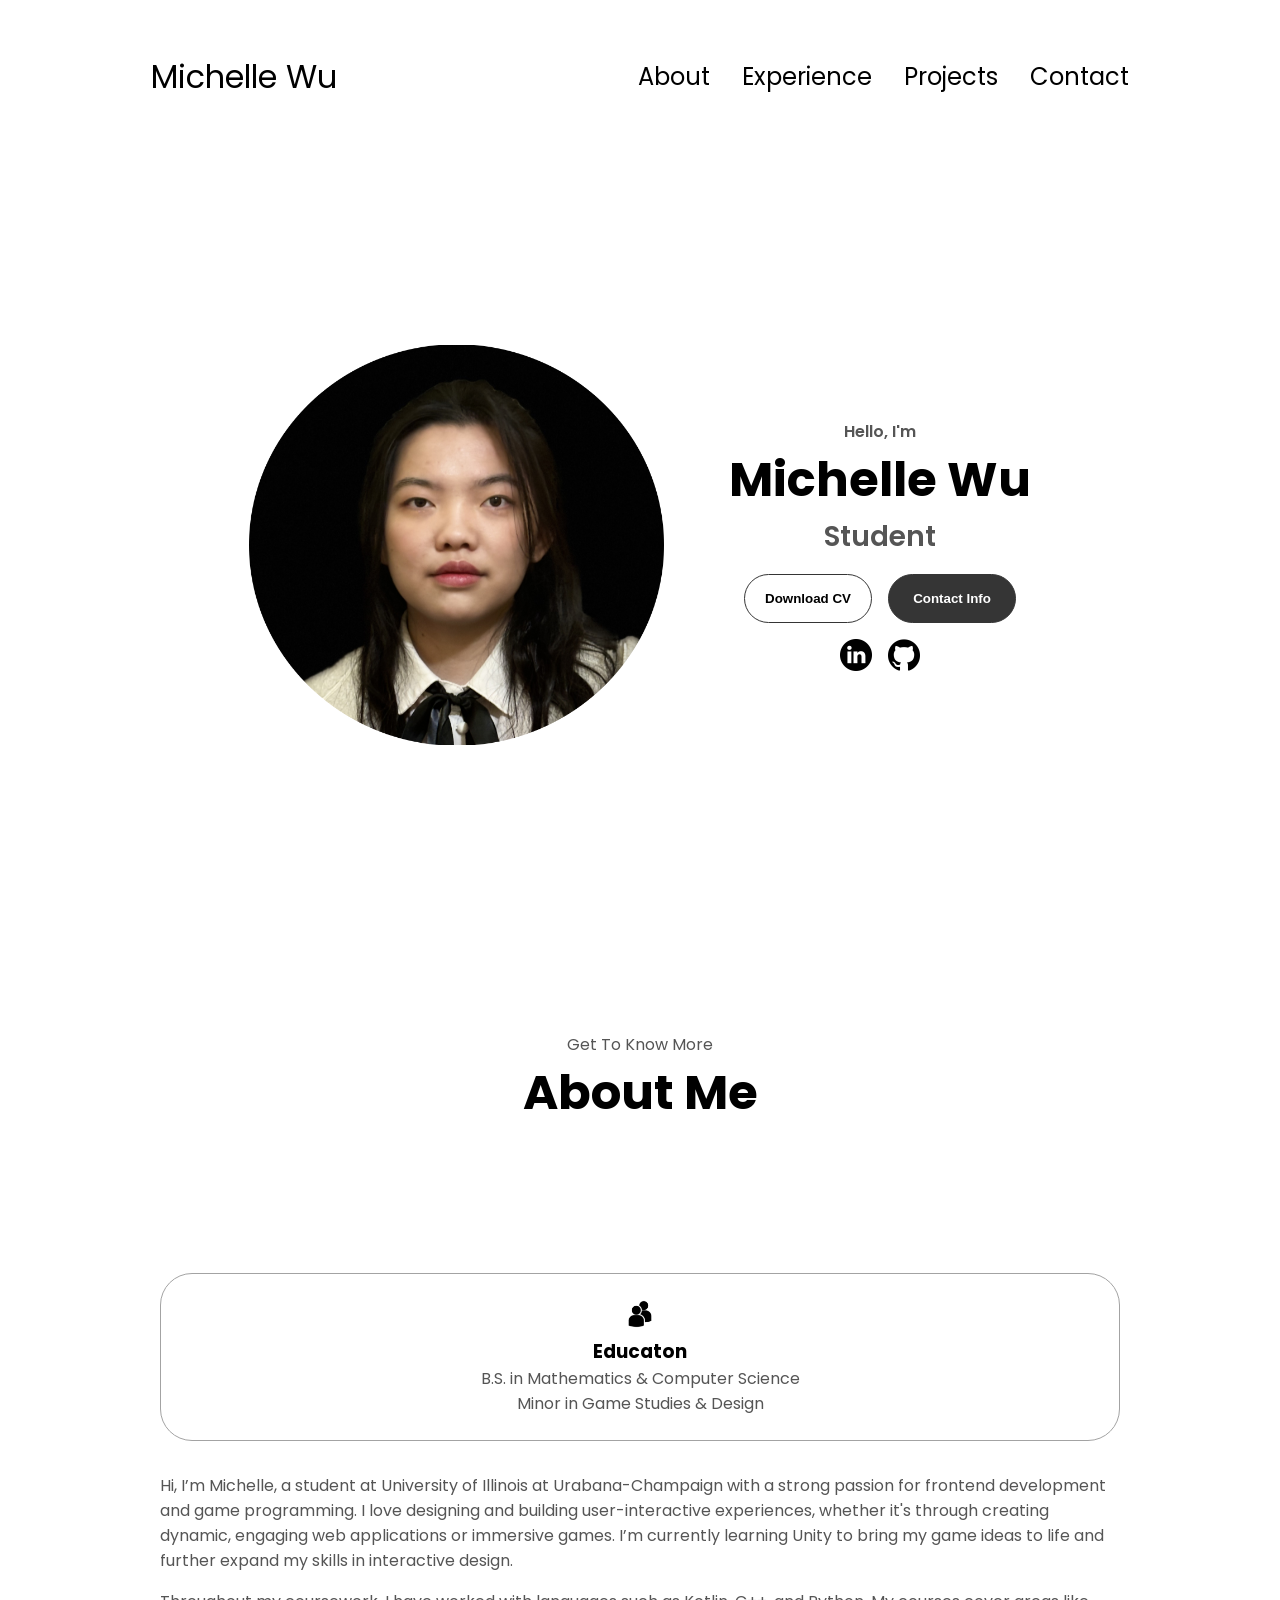
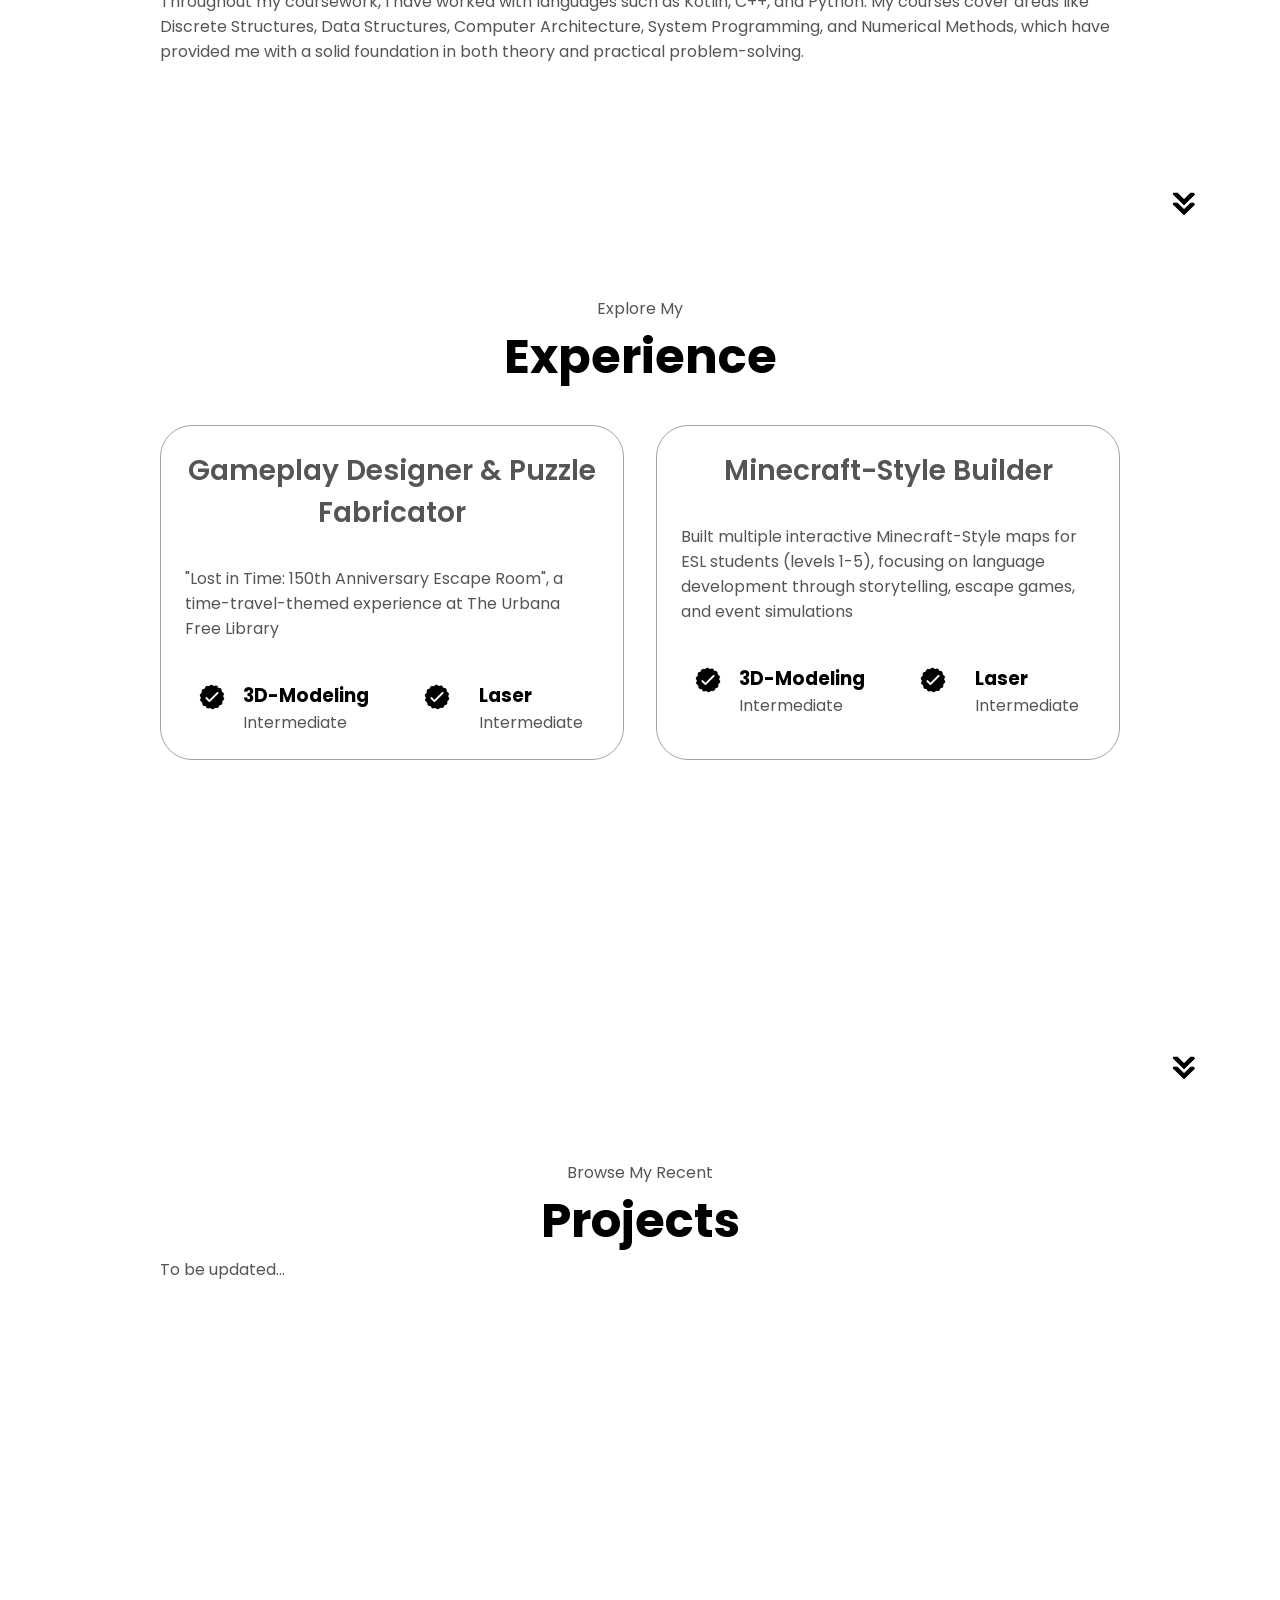
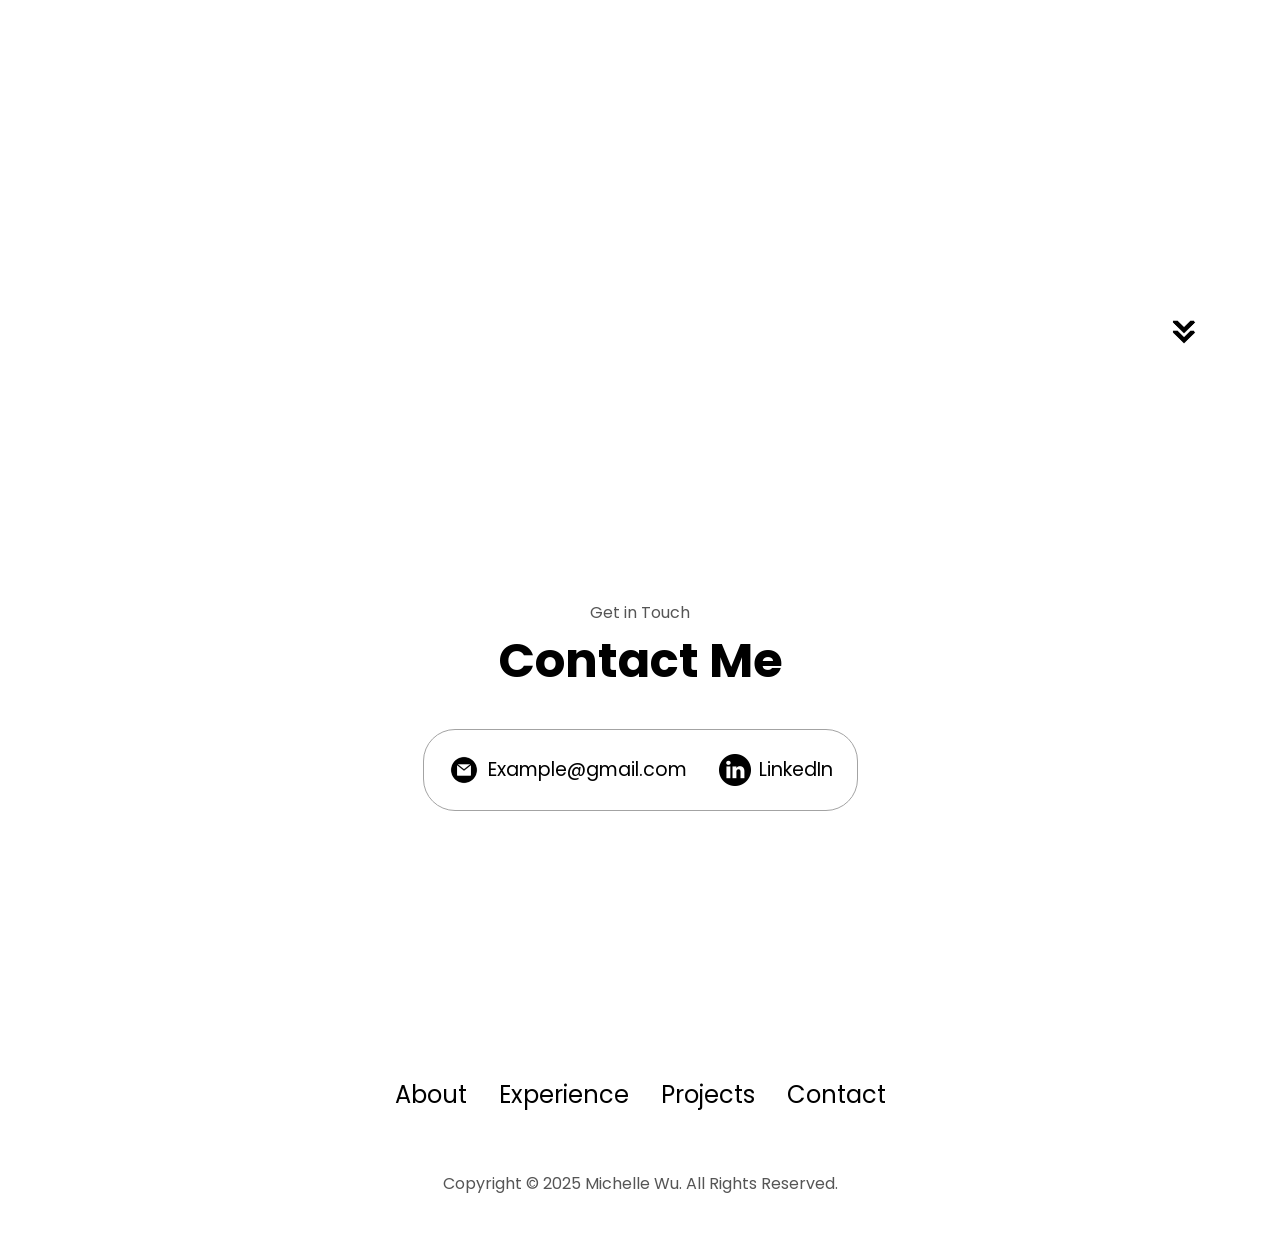
==== index.html @ 97808f03 "finished template" ====
<!DOCTYPE html>
<html lang="en">
<head>
    <meta charset="UTF-8">
    <meta http-equiv="x-UA-Compatible" content="IE=edge" />
    <meta name="viewport" content="width=device-width, initial-scale=1.0">
    <title>My Portfolio</title>
    <link rel="stylesheet" href="style.css" />
    <link rel="stylesheet" href="mediaqueries.css" />
</head>
<body>
    <nav id="desktop-nav">
        <div class="logo"> Michelle Wu</div>
        <div>
            <ul class="nav-links">
                <li><a href="#about">About</a></li>
                <li><a href="#experience">Experience</a></li>
                <li><a href="#projects">Projects</a></li>
                <li><a href="#contact">Contact</a></li>
            </ul>
        </div>
    </nav>
    <nav id="hamburger-nav">
        <div class="logo"> Michelle Wu</div>
        <div class="hamburger-menu">
            <div class="hamburger-icon" onclick="toggleMenu()">
                <span></span>
                <span></span>
                <span></span>
            </div>
            <div class="menu-links">
                <li><a href="#about" onclick="toggleMenu()">About</a></li>
                <li><a href="#experience" onclick="toggleMenu()">Experience</a></li>
                <li><a href="#projects" onclick="toggleMenu()">Projects</a></li>
                <li><a href="#contacts" onclick="toggleMenu()">Contacts</a></li>
            </div>
        </div>
    </nav>
    <section id="profile">
        <div class="section__pic-container">
            <img src="./assets/profile-pic.png" alt="Michelle Wu profile picture">
        </div>
        <div class="section__text">
            <p class="section__text__p1">Hello, I'm</p>
            <h1 class="title">Michelle Wu</h1>
            <p class="section__text__p2">Student</p>
            <div class="btn-container">
                <button 
                    class="btn btn-color-2" 
                    onclick="window.open('./assets/Resume.pdf')"
                >
                    Download CV
                </button>
                <button class="btn btn-color-1" onclick="location.href='./#contact'">
                    Contact Info
                </button>
            </div>
            <div id="socials-container">
                <img 
                    src="./assets/linkedin.png" 
                    alt="My LinkedIn profile"
                    class="icon" 
                    onclick="location.href='https://www.linkedin.com/in/michelleywu6/'"
                />
                <img 
                    src="./assets/github.png" 
                    alt="My GitHub profile"
                    class="icon" 
                    onclick="location.href='https://github.com/ywu245/'"
                />
            </div>
        </div>
    </section>
    <section id="about">
        <p class="section__text__p1">Get To Know More</p>
        <h1 class="title">About Me</h1>
        <div class="section-container">
            <!-- <div class="section__pic-container">
                <img 
                    src="./assets/about-pic.png" 
                    alt="Profile picture"
                    class="about-pic"
                />
            </div> -->
            <div class="about-details-container">
                <div class="about-containers">
                    <!-- <div class="details-container">
                        <img 
                            src="./assets/experience.png" 
                            alt="Experience icon" 
                            class="icon"
                        />
                        <h3>Experience</h3>
                        <p>3+ years <br>Student</p>
                    </div> -->
                    <div class="details-container">
                        <img 
                            src="./assets/education.png" 
                            alt="Education icon" 
                            class="icon"
                        />
                        <h3>Educaton</h3>
                        <p>B.S. in Mathematics & Computer Science <br>Minor in Game Studies & Design</p>
                    </div>
                </div>
                <div class="text-container">
                    <p>
                        Hi, I’m Michelle, a student at University of Illinois at Urabana-Champaign with a strong passion for frontend development and game programming. I love designing and building user-interactive experiences, whether it's through creating dynamic, engaging web applications or immersive games. I’m currently learning Unity to bring my game ideas to life and further expand my skills in interactive design.
                    </p><p>
                        Throughout my coursework, I have worked with languages such as Kotlin, C++, and Python. My courses cover areas like Discrete Structures, Data Structures, Computer Architecture, System Programming, and Numerical Methods, which have provided me with a solid foundation in both theory and practical problem-solving.
                    </p>
                </div>
            </div>
        </div>
        <img src="./assets/arrow.png" alt="Arrow icon" class="icon arrow" onclick="location.href='./#experience'">
    </section>
    <section id="experience">
        <p class="section__text__p1">Explore My</p>
        <h1 class="title">Experience</h1>
        <div class="experience-details-container">
            <div class="about-containers">
                <div class="details-container">
                    <h2 class="experience-sub-title">Gameplay Designer & Puzzle Fabricator</h2>
                    <div class="article-container">
                        <div class="text-container">
                            <p>
                                "Lost in Time: 150th Anniversary Escape Room", a time-travel-themed experience at The Urbana Free Library
                            </p>
                        </div>
                        <article>
                            <img 
                                src="./assets/checkmark.png" 
                                alt="Experience icon" class="icon"
                            />
                            <div>
                                <h3>3D-Modeling</h3>
                                <p>Intermediate</p>
                            </div>
                        </article>
                        <article>
                            <img 
                                src="./assets/checkmark.png" 
                                alt="Experience icon" class="icon"
                            />
                            <div>
                                <h3>Laser</h3>
                                <p>Intermediate</p>
                            </div>
                        </article>
                    </div>
                </div>
                <div class="details-container">
                    <h2 class="experience-sub-title">Minecraft-Style Builder</h2>
                    <div class="article-container">
                        <div class="text-container">
                            <p>
                                Built multiple interactive Minecraft-Style maps for ESL students (levels 1-5), focusing on language development through storytelling, escape games, and event simulations
                            </p>
                        </div>
                        <article>
                            <img 
                                src="./assets/checkmark.png" 
                                alt="Experience icon" class="icon"
                            />
                            <div>
                                <h3>3D-Modeling</h3>
                                <p>Intermediate</p>
                            </div>
                        </article>
                        <article>
                            <img 
                                src="./assets/checkmark.png" 
                                alt="Experience icon" class="icon"
                            />
                            <div>
                                <h3>Laser</h3>
                                <p>Intermediate</p>
                            </div>
                        </article>
                    </div>
                </div>
            </div>
        </div>
        <img
            src="./assets/arrow.png"
            alt="Arrow icon"
            class="icon arrow"
            onclick="location.href='./#projects'"
        />
    </section>
    <section id="projects">
        <p class="section__text__p1">Browse My Recent</p>
        <h1 class="title">Projects</h1>
        <div class="text-container">
            <p>
                To be updated...
            </p>
        </div>
        <!-- <div class="experience-details-container">
            <div class="about-containers">
                <div class="details-container color-container">
                    <div class="article-container">
                        <img 
                            src="./assets/project-1.png" 
                            alt="Project 1" 
                            class="project-img"
                        />
                    </div>
                    <h2 class="experience-sub-title porject-title">Project One</h2>
                    <div class="btn-container">
                        <button 
                            class="btn btn-color-2 project btn" 
                            onclick="location.href='https://github.com//ywu245/'"
                        >
                            GitHub
                        </button>
                    </div>
                </div>
                <div class="details-container color-container">
                    <div class="article-container">
                        <img 
                            src="./assets/project-2.png" 
                            alt="Project 2" 
                            class="project-img"
                        />
                    </div>
                    <h2 class="experience-sub-title porject-title">Project Two</h2>
                    <div class="btn-container">
                        <button 
                            class="btn btn-color-2 project btn" 
                            onclick="location.href='https://github.com//ywu245/'"
                        >
                            GitHub
                        </button>
                    </div>
                </div>
            </div>
        </div> -->
        <img
            src="./assets/arrow.png"
            alt="Arrow icon"
            class="icon arrow"
            onclick="location.href='./#contact'"
        />
    </section>
    <section id="contact">
        <p class="section__text__p1">Get in Touch</p>
        <h1 class="title">Contact Me</h1>
        <div class="contact-info-upper-container">
            <div class="contact-info-container">
                <img 
                    src="./assets/email.png" 
                    alt="Email icon" 
                    class="icon contact-icon"
                />
                <p><a href="mailto:michelleywu6@gmail.com">Example@gmail.com</a></p>
            </div>
            <div class="contact-info-container">
                <img 
                    src="./assets/linkedin.png" 
                    alt="LinkedIn icon"
                    class="icon contact-icon"
                />
                <p><a href="https://www.linkedin.com/in/michelleywu6/">LinkedIn</a></p>
            </div>
        </div>
    </section>
    <footer>
        <nav>
            <div class="nav-links-container">
                <ul class="nav-links">
                    <li><a href="#about">About</a></li>
                    <li><a href="#experience">Experience</a></li>
                    <li><a href="#projects">Projects</a></li>
                    <li><a href="#contact">Contact</a></li>
                </ul>
            </div>
        </nav>
        <p>Copyright  &#169; 2025 Michelle Wu. All Rights Reserved.</p>
    </footer>
    <script src="script.js"></script>
</body>
</html>
---- style.css ----
/* GENERAL */

@import url("https://fonts.googleapis.com/css2?family=Poppins:wght@300;400;500;600&display=swap");

* {
  margin: 0;
  padding: 0;
}

body {
  font-family: "Poppins", sans-serif;
}

html {
  scroll-behavior: smooth;
}

p {
  color: rgb(85, 85, 85);
}

/* TRANSITION */

a,
.btn {
  transition: all 300ms ease;
}

/* DESKTOP NAV */

nav,
.nav-links {
  display: flex;
}

nav {
  justify-content: space-around;
  align-items: center;
  height: 17vh;
}

.nav-links {
  gap: 2rem;
  list-style: none;
  font-size: 1.5rem;
}

a {
  color: black;
  text-decoration: none;
  text-decoration-color: white;
}

a:hover {
  color: grey;
  text-decoration: underline;
  text-underline-offset: 1rem;
  text-decoration-color: rgb(181, 181, 181);
}

.logo {
  font-size: 2rem;
}

.logo:hover {
  cursor: default;
}

/* HAMBURGER MENU */

#hamburger-nav {
  display: none;
}

.hamburger-menu {
  position: relative;
  display: inline-block;
}

.hamburger-icon {
  display: flex;
  flex-direction: column;
  justify-content: space-between;
  height: 24px;
  width: 30px;
  cursor: pointer;
}

.hamburger-icon span {
  width: 100%;
  height: 2px;
  background-color: black;
  transition: all 0.3 ease-in-out;
}

.menu-links {
  position: absolute;
  top: 100%;
  right: 0;
  background-color: white;
  width: fit-content;
  max-height: 0;
  overflow: hidden;
  transition: all 0.3 ease-in-out;
}

.menu-links a {
  display: block;
  padding: 10px;
  text-align: center;
  font-size: 1.5rem;
  color: black;
  text-decoration: none;
  transition: all 0.3 ease-in-out;
}

.menu-links li {
  list-style: none;
}

.menu-links.open {
  max-height: 300px;
}

.hamburger-icon.open span:first-child {
  transform: rotate(45deg) translate(10px, 5px);
}

.hamburger-icon.open span:nth-child(2) {
  opacity: 0;
}

.hamburger-icon.open span:last-child {
  transform: rotate(-45deg) translate(10px, -5px);
}

.hamburger-icon span:first-child {
  transform: none;
}

.hamburger-icon span:first-child {
  opacity: 1;
}

.hamburger-icon span:first-child {
  transform: none;
}

/* SECTIONS */

section {
  padding-top: 4vh;
  height: 96vh;
  margin: 0 10rem;
  box-sizing: border-box;
  min-height: fit-content;
}

.section-container {
  display: flex;
}

/* PROFILE SECTION */

#profile {
  display: flex;
  justify-content: center;
  gap: 5rem;
  height: 80vh;
}

.section__pic-container {
  display: flex;
  height: 400px;
  width: 400px;
  margin: auto 0;
}

.section__text {
  align-self: center;
  text-align: center;
}

.section__text p {
  font-weight: 600;
}

.section__text__p1 {
  text-align: center;
}

.section__text__p2 {
  font-size: 1.75rem;
  margin-bottom: 1rem;
}

.title {
  font-size: 3rem;
  text-align: center;
}

#socials-container {
  display: flex;
  justify-content: center;
  margin-top: 1rem;
  gap: 1rem;
}

/* ICONS */

.icon {
  cursor: pointer;
  height: 2rem;
}

/* BUTTONS */

.btn-container {
  display: flex;
  justify-content: center;
  gap: 1rem;
}

.btn {
  font-weight: 600;
  transition: all 300ms ease;
  padding: 1rem;
  width: 8rem;
  border-radius: 2rem;
}

.btn-color-1,
.btn-color-2 {
  border: rgb(53, 53, 53) 0.1rem solid;
}

.btn-color-1:hover,
.btn-color-2:hover {
  cursor: pointer;
}

.btn-color-1,
.btn-color-2:hover {
  background: rgb(53, 53, 53);
  color: white;
}

.btn-color-1:hover {
  background: rgb(0, 0, 0);
}

.btn-color-2 {
  background: none;
}

.btn-color-2:hover {
  border: rgb(255, 255, 255) 0.1rem solid;
}

.btn-container {
  gap: 1rem;
}

/* ABOUT SECTION */

#about {
  position: relative;
}

.about-containers {
  gap: 2rem;
  margin-bottom: 2rem;
  margin-top: 2rem;
}

.about-details-container {
  justify-content: center;
  flex-direction: column;
}

.about-containers,
.about-details-container {
  display: flex;
}

.about-pic {
  border-radius: 2rem;
}

.arrow {
  position: absolute;
  right: -5rem;
  bottom: 2.5rem;
}

.details-container {
  padding: 1.5rem;
  flex: 1;
  background: white;
  border-radius: 2rem;
  border: rgb(53, 53, 53) 0.1rem solid;
  border-color: rgb(163, 163, 163);
  text-align: center;
}

.section-container {
  gap: 4rem;
  height: 80%;
}

.section__pic-container {
  height: 400px;
  width: 400px;
  margin: auto 0;
}

.text-container p {
    margin-bottom: 1rem;
}

/* EXPERIENCE SECTION */

#experience {
  position: relative;
}

.experience-sub-title {
  color: rgb(85, 85, 85);
  font-weight: 600;
  font-size: 1.75rem;
  margin-bottom: 2rem;
}

.experience-details-container {
  display: flex;
  justify-content: center;
  flex-direction: column;
}

.article-container {
  display: flex;
  text-align: initial;
  flex-wrap: wrap;
  flex-direction: row;
  gap: 1.5rem;
  justify-content: space-around;
}

article {
  display: flex;
  width: 10rem;
  justify-content: space-around;
  gap: 0.5rem;
  width: 180px;
}

article .icon {
  cursor: default;
}

/* PROJECTS SECTION */

#projects {
  position: relative;
}

.color-container {
  border-color: rgb(163, 163, 163);
  background: rgb(250, 250, 250);
}

.project-img {
  border-radius: 2rem;
  width: 90%;
  height: 90%;
}

.project-title {
  margin: 1rem;
  color: black;
}

.project-btn {
  color: black;
  border-color: rgb(163, 163, 163);
}

/* CONTACT */

#contact {
  display: flex;
  justify-content: center;
  flex-direction: column;
  height: 70vh;
}

.contact-info-upper-container {
  display: flex;
  justify-content: center;
  border-radius: 2rem;
  border: rgb(53, 53, 53) 0.1rem solid;
  border-color: rgb(163, 163, 163);
  background: (250, 250, 250);
  margin: 2rem auto;
  padding: 0.5rem;
}

.contact-info-container {
  display: flex;
  align-items: center;
  justify-content: center;
  gap: 0.5rem;
  margin: 1rem;
}

.contact-info-container p {
  font-size: larger;
}

.contact-icon {
  cursor: default;
}

.email-icon {
  height: 2.5rem;
}

/* FOOTER SECTION */

footer {
  height: 26vh;
  margin: 0 1rem;
}

footer p {
  text-align: center;
}
---- mediaqueries.css ----
@media screen and (max-width: 1400px) {
    #profile {
        height: 83vh;
        margin-bottom: 6rem;
    }
    .about-containers {
        flex-wrap: wrap;
    }
}
@media screen and (max-width: 1200px) {
    #desktop-nav {
        display: none;
    }
    #hamburger-nav {
        display: flex;
    }
    #experience,
    .experience-details-container {
        margin-top: 2rem;
    }
    #profile, 
    .section-container {
        display: block;
    }
    .arrow {
        display: none;
    }
    section,
    .section-container {
        height: fit-content;
    }
    section {
        margin: 0 5%;
    }
    .section__pic-container {
        width: 275px;
        height: 275px;
        margin: 0 auto 2rem;
    }
    .about-containers {
        margin-top: 0;
    }
}

@media screen and (max-width: 600px) {
    #contact,
    footer {
        height: 40vh;
    }
    #profile {
        height: 83vh;
        margin-bottom: 0;
    }
    article {
        font-size: 1rem;
    }
    footer nav {
        height: fit-content;
        margin-bottom: 2rem;
    }
    .about-containers,
    .contact-info-container,
    .btn-container {
        flex-wrap: wrap;
    }
    .contact-info-container {
        margin: 0;
    }
    .contact-info-container p, 
    .nav-links li a {
        font-size: 1rem;
    }
    .experience-sub-title {
        font-size: 1.25rem;
    }
    .logo {
        font-size: 1.5rem;
    }
    .nav-links {
        flex-direction: column;
        gap: 0.5rem;
        text-align: center;
    }
    .section__pic-container {
        width: auto;
        height: 46vw;
        justify-content: center;
    }
    .section__text__p2 {
        font-size: 1.25rem;
    }
    .title {
        font-size: 2rem;
    }
    .text-container {
        text-align: justify;
    }
}
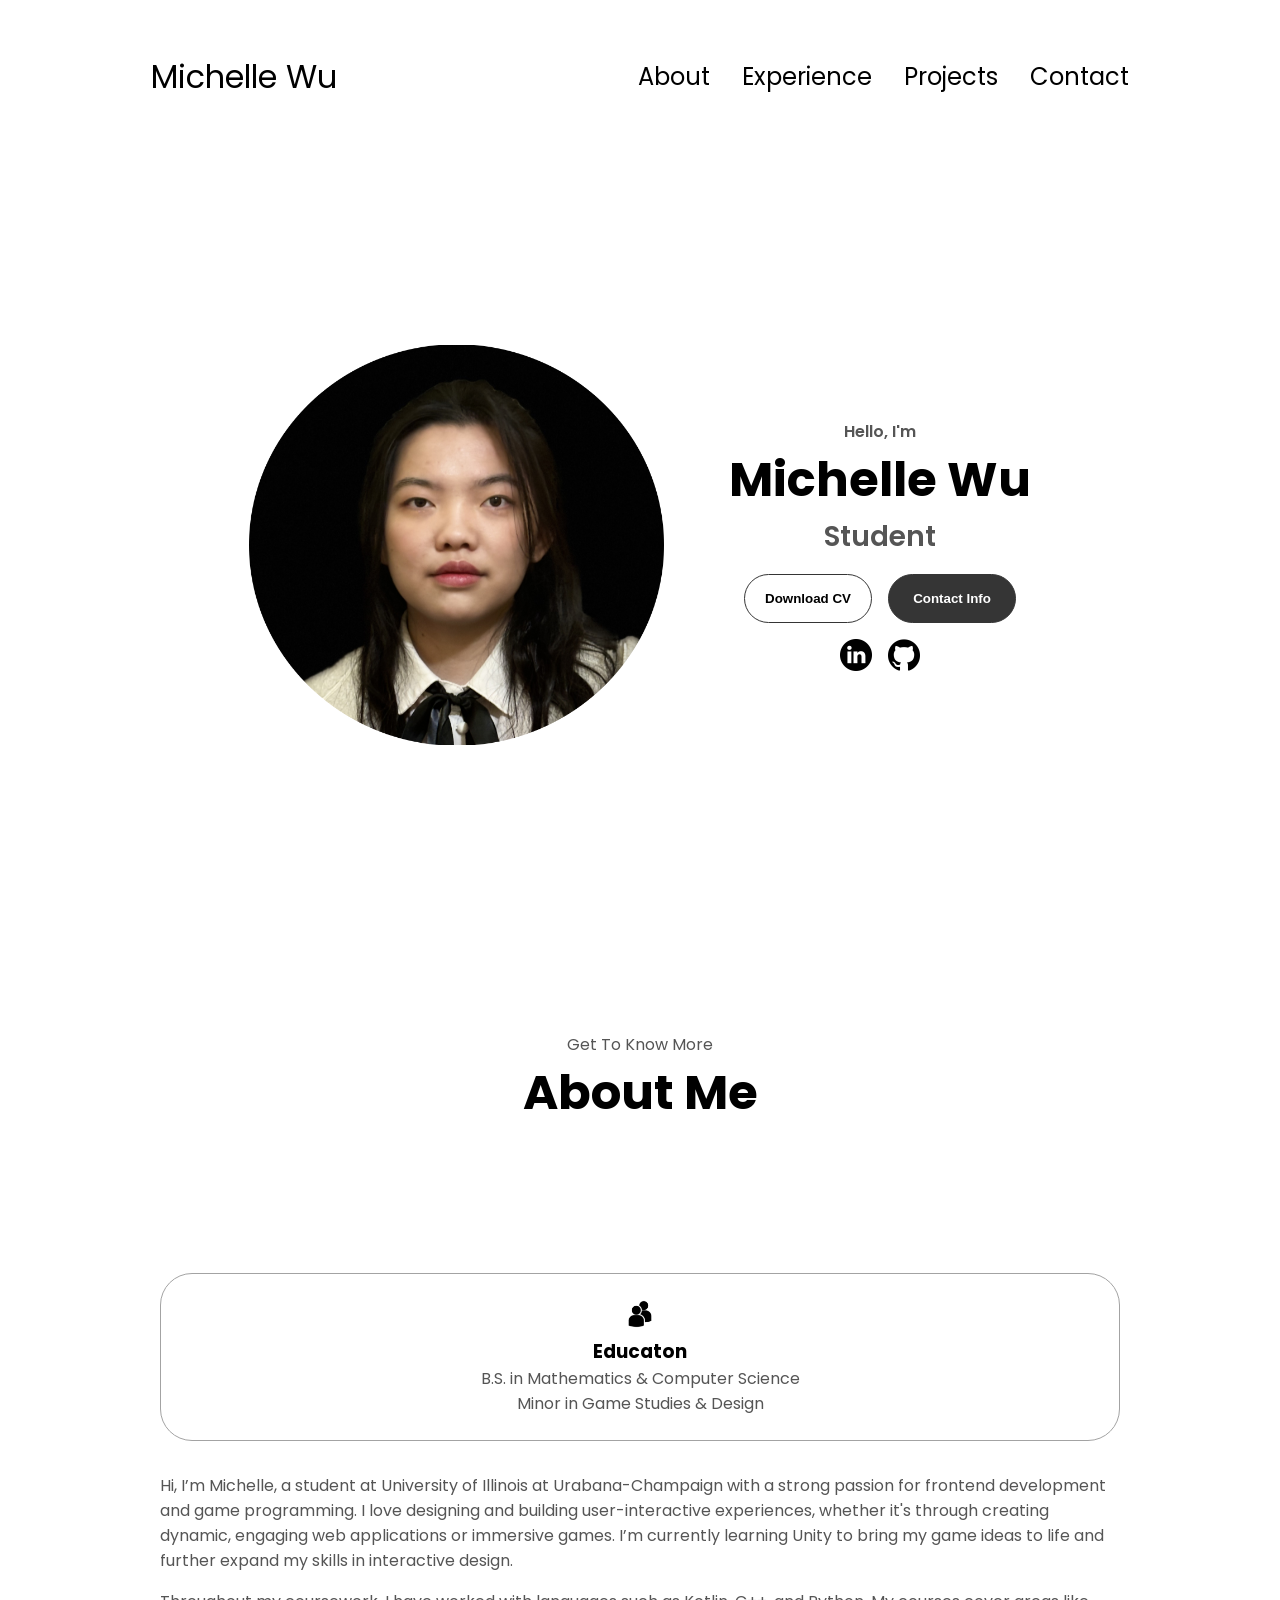
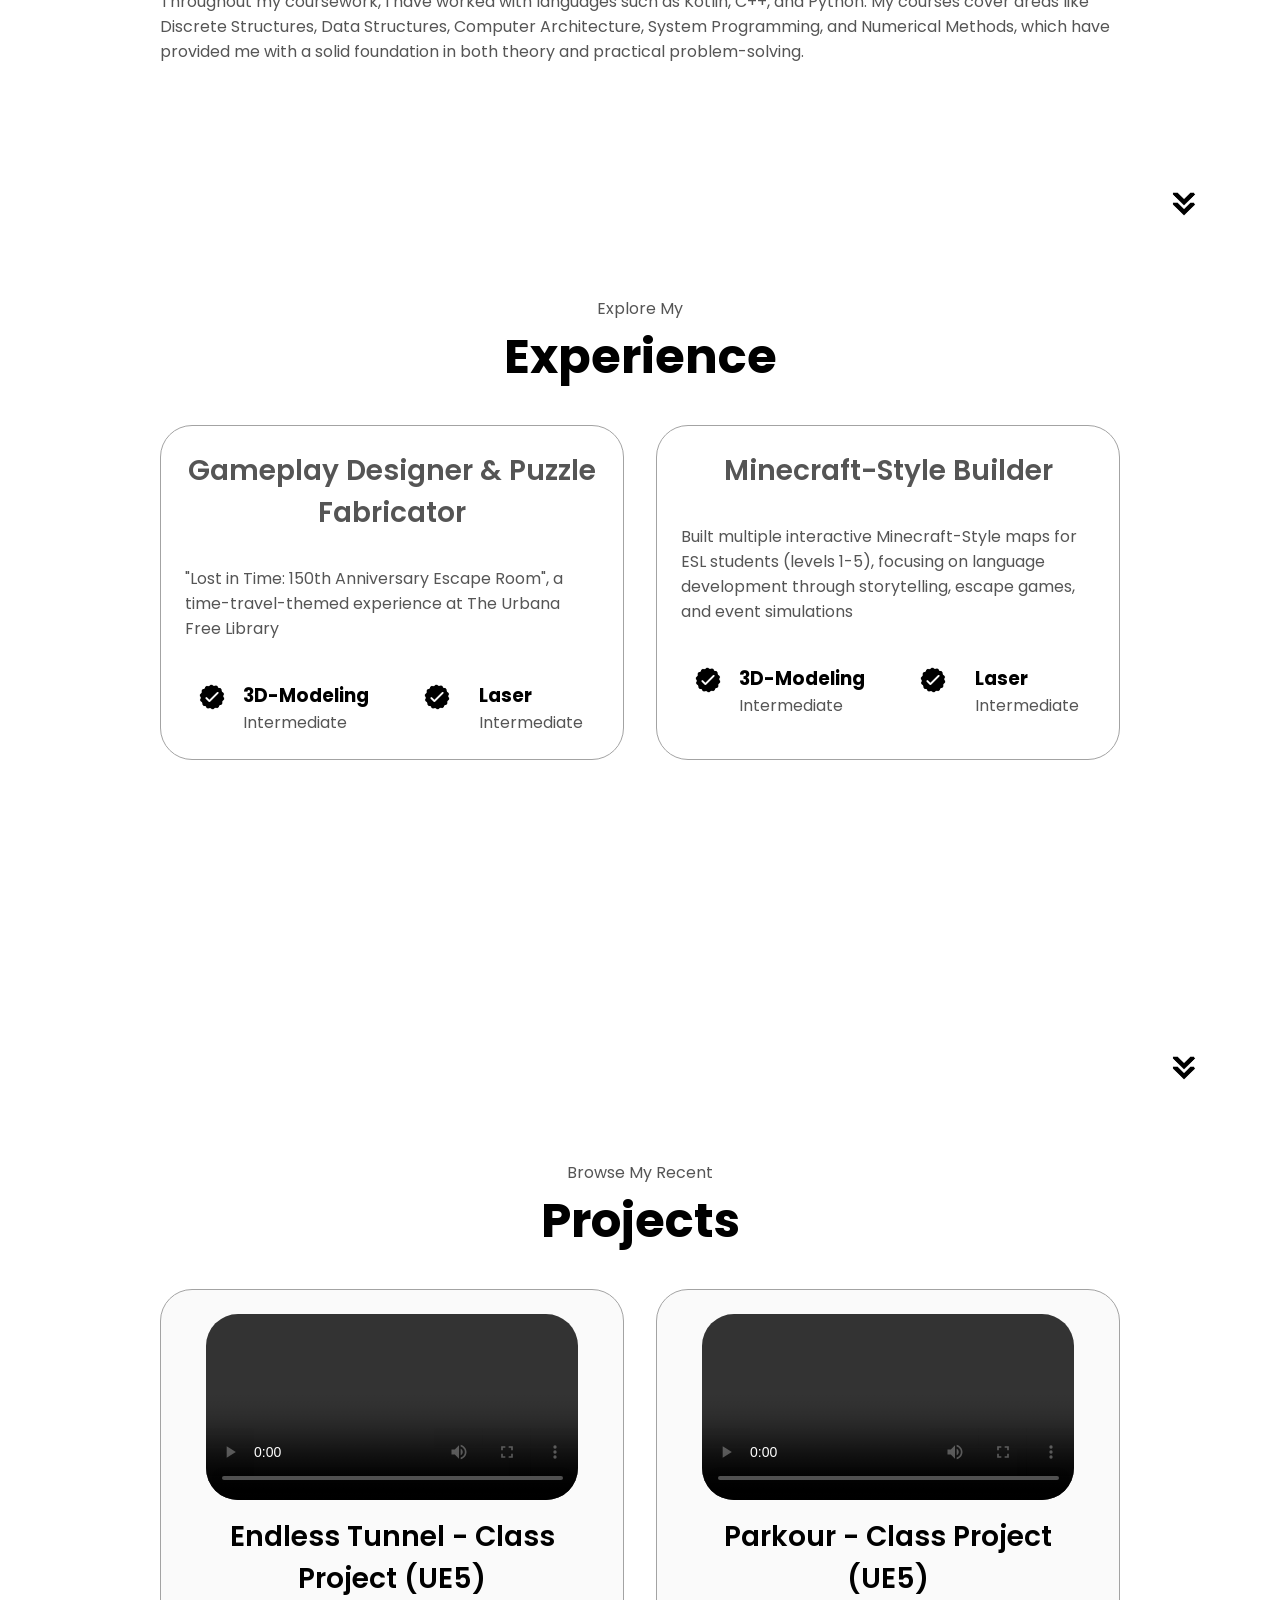
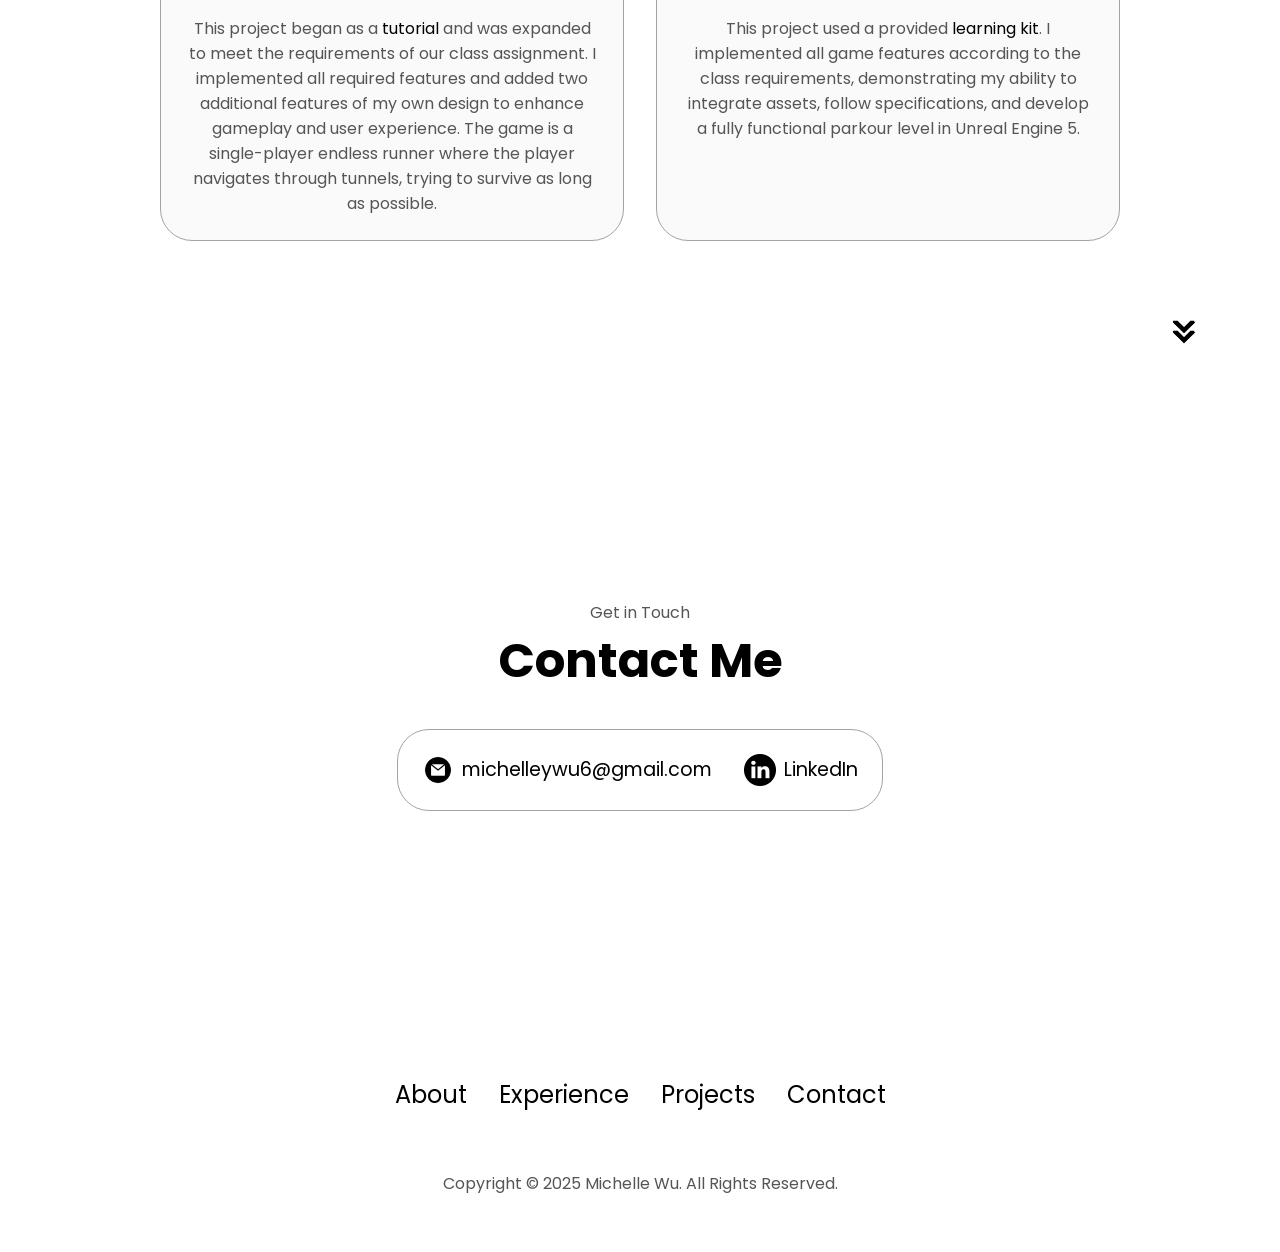
==== commit 99be818e: "projects added" ====
--- a/index.html
+++ b/index.html
@@ -191,51 +191,73 @@
     <section id="projects">
         <p class="section__text__p1">Browse My Recent</p>
         <h1 class="title">Projects</h1>
-        <div class="text-container">
-            <p>
-                To be updated...
-            </p>
-        </div>
-        <!-- <div class="experience-details-container">
+        <div class="experience-details-container">
             <div class="about-containers">
                 <div class="details-container color-container">
                     <div class="article-container">
-                        <img 
-                            src="./assets/project-1.png" 
-                            alt="Project 1" 
-                            class="project-img"
-                        />
-                    </div>
-                    <h2 class="experience-sub-title porject-title">Project One</h2>
-                    <div class="btn-container">
-                        <button 
-                            class="btn btn-color-2 project btn" 
+                        <video 
+                            src="./assets/demo-1.mp4"
+                            alt="Project 1"
+                            class="project-vid"
+                            controls
+                        ></video>
+                    </div>
+                    <h2 class="experience-sub-title project-title">Endless Tunnel - Class Project (UE5)</h2>
+                    <p>
+                        This project began as a 
+                        <a href="https://www.kodeco.com/454-how-to-create-a-simple-game-in-unreal-engine-4" target="_blank">tutorial</a> 
+                        and was expanded to meet the requirements of our class assignment. 
+                        I implemented all required features and added two additional 
+                        features of my own design to enhance gameplay and user experience. 
+                        The game is a single-player endless runner where the player navigates 
+                        through tunnels, trying to survive as long as possible.
+                    </p>
+                    <!-- <div class="btn-container">
+                        <button
+                            class="btn btn-color-2 project btn"
                             onclick="location.href='https://github.com//ywu245/'"
                         >
                             GitHub
                         </button>
-                    </div>
+                    </div> -->
                 </div>
                 <div class="details-container color-container">
                     <div class="article-container">
-                        <img 
-                            src="./assets/project-2.png" 
-                            alt="Project 2" 
+                        <!-- <video width="800" controls>
+                            <source src="./assets/demo-2.mp4" type="video/mp4">
+                            Your browser does not support the video tag.
+                        </video> -->
+                        <!-- <img 
+                            src="./assets/project-1.png" 
+                            alt="Project 1" 
                             class="project-img"
-                        />
-                    </div>
-                    <h2 class="experience-sub-title porject-title">Project Two</h2>
-                    <div class="btn-container">
-                        <button 
-                            class="btn btn-color-2 project btn" 
+                        /> -->
+                        <video 
+                            src="./assets/demo-2.mp4"
+                            alt="Project 2"
+                            class="project-vid"
+                            controls
+                        ></video>
+                    </div>
+                    <h2 class="experience-sub-title project-title">Parkour - Class Project (UE5)</h2>
+                    <p>
+                        This project used a provided 
+                        <a href="https://www.fab.com/listings/1a2b1d97-bc88-4c3f-98b8-22369b5c3170" target="_blank">learning kit</a>. 
+                        I implemented all game features according to the class requirements, 
+                        demonstrating my ability to integrate assets, follow specifications, 
+                        and develop a fully functional parkour level in Unreal Engine 5.
+                    </p>
+                    <!-- <div class="btn-container">
+                        <button
+                            class="btn btn-color-2 project btn"
                             onclick="location.href='https://github.com//ywu245/'"
                         >
                             GitHub
                         </button>
-                    </div>
-                </div>
-            </div>
-        </div> -->
+                    </div> -->
+                </div>
+            </div>
+        </div>
         <img
             src="./assets/arrow.png"
             alt="Arrow icon"
@@ -253,7 +275,7 @@
                     alt="Email icon" 
                     class="icon contact-icon"
                 />
-                <p><a href="mailto:michelleywu6@gmail.com">Example@gmail.com</a></p>
+                <p><a href="mailto:michelleywu6@gmail.com">michelleywu6@gmail.com</a></p>
             </div>
             <div class="contact-info-container">
                 <img 
--- a/style.css
+++ b/style.css
@@ -375,6 +375,12 @@
   height: 90%;
 }
 
+.project-vid {
+  border-radius: 2rem;
+  width: 90%;
+  height: 90%;
+}
+
 .project-title {
   margin: 1rem;
   color: black;
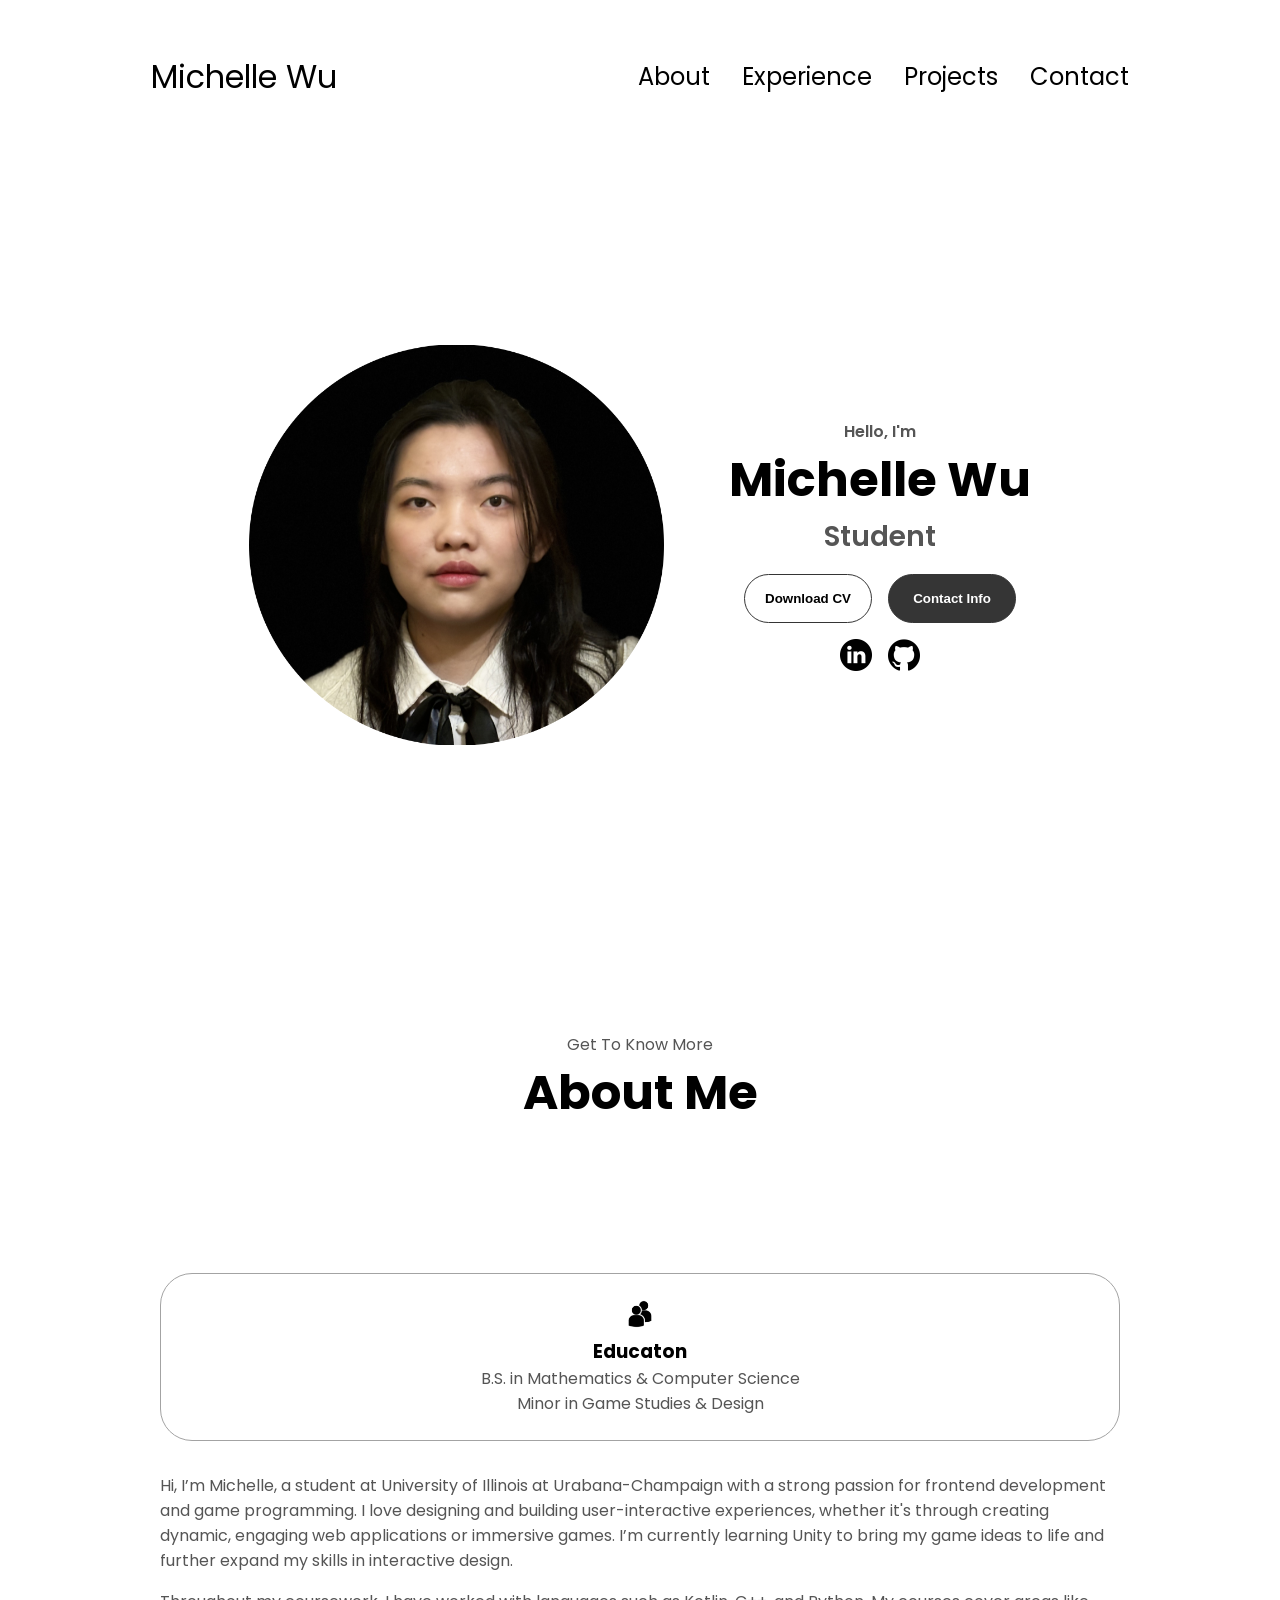
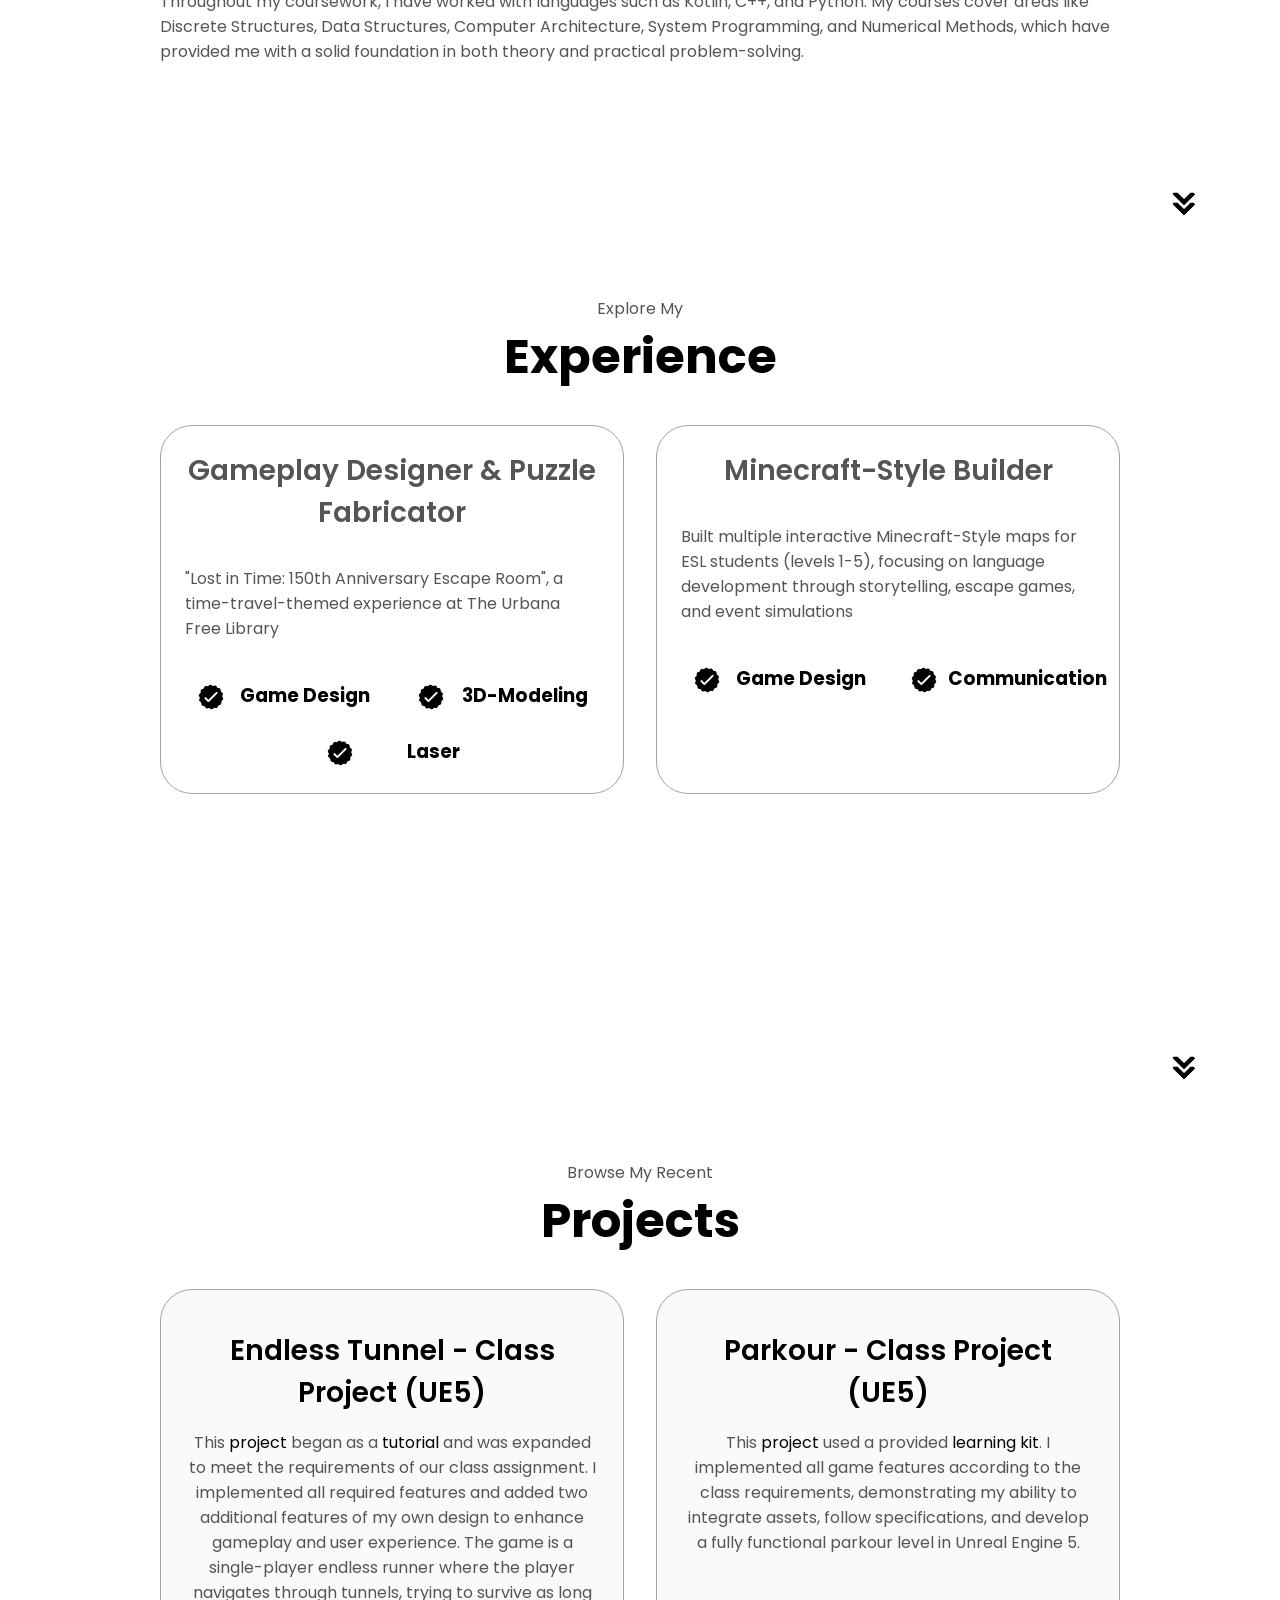
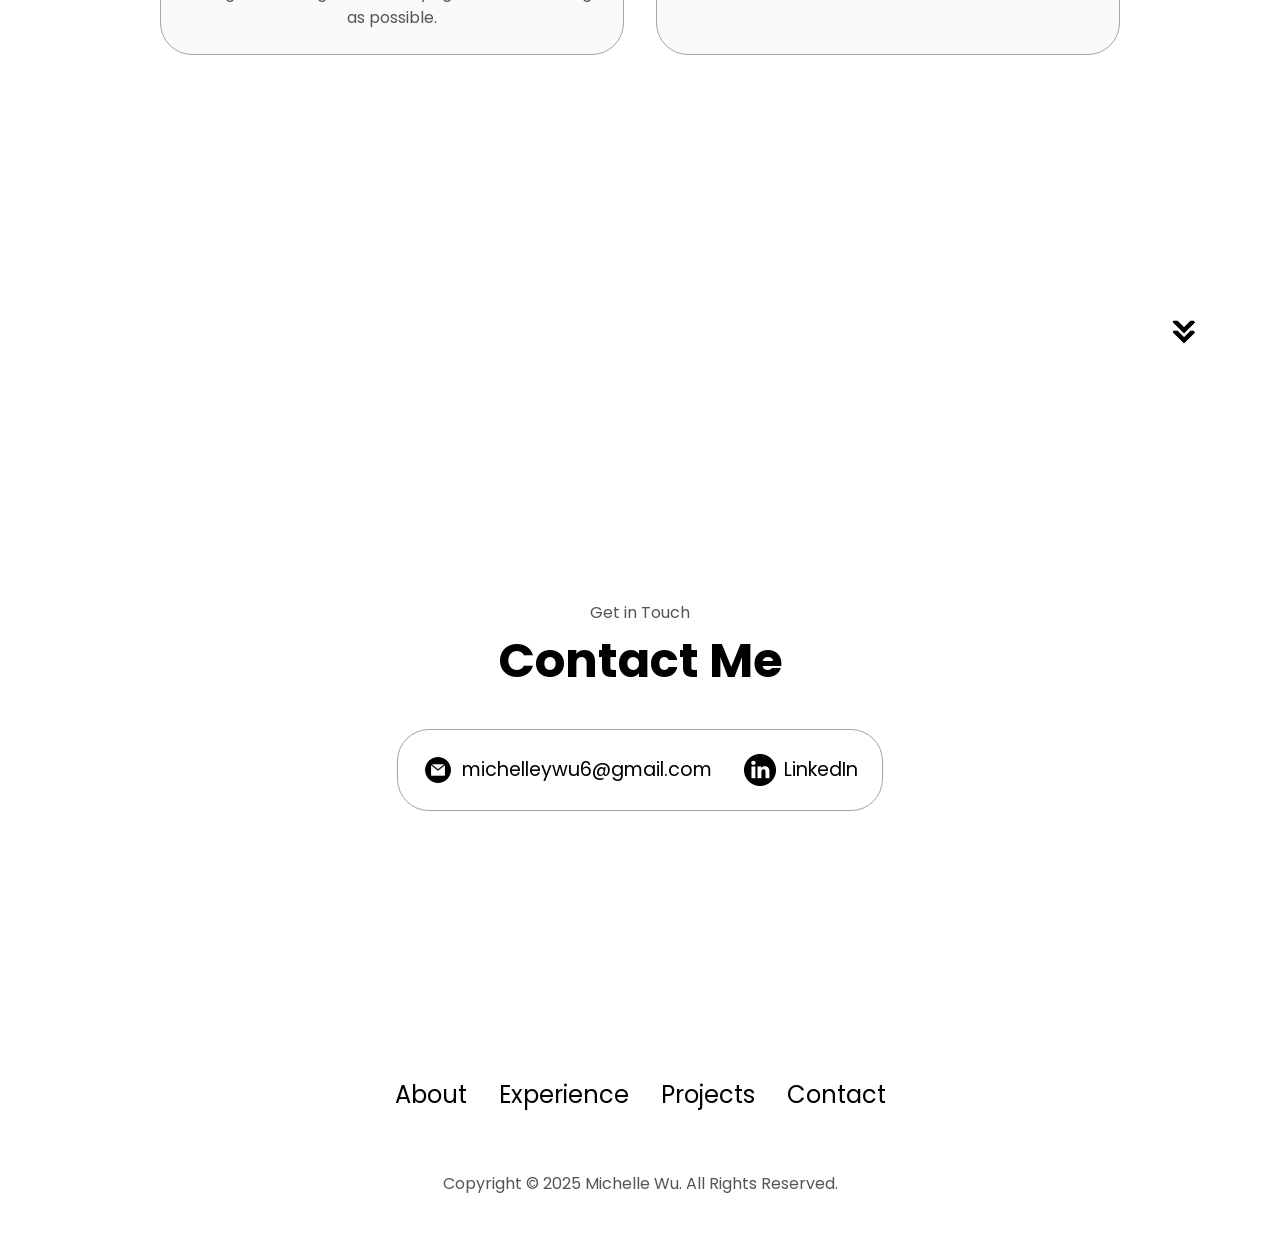
==== commit 131ceff5: "update video" ====
--- a/index.html
+++ b/index.html
@@ -133,8 +133,18 @@
                                 alt="Experience icon" class="icon"
                             />
                             <div>
+                                <h3>Game Design</h3>
+                                <!-- <p>Intermediate</p> -->
+                            </div>
+                        </article>
+                        <article>
+                            <img 
+                                src="./assets/checkmark.png" 
+                                alt="Experience icon" class="icon"
+                            />
+                            <div>
                                 <h3>3D-Modeling</h3>
-                                <p>Intermediate</p>
+                                <!-- <p>Intermediate</p> -->
                             </div>
                         </article>
                         <article>
@@ -144,7 +154,7 @@
                             />
                             <div>
                                 <h3>Laser</h3>
-                                <p>Intermediate</p>
+                                <!-- <p>Intermediate</p> -->
                             </div>
                         </article>
                     </div>
@@ -163,18 +173,18 @@
                                 alt="Experience icon" class="icon"
                             />
                             <div>
-                                <h3>3D-Modeling</h3>
-                                <p>Intermediate</p>
-                            </div>
-                        </article>
-                        <article>
-                            <img 
-                                src="./assets/checkmark.png" 
-                                alt="Experience icon" class="icon"
-                            />
-                            <div>
-                                <h3>Laser</h3>
-                                <p>Intermediate</p>
+                                <h3>Game Design</h3>
+                                <!-- <p>Intermediate</p> -->
+                            </div>
+                        </article>
+                        <article>
+                            <img 
+                                src="./assets/checkmark.png" 
+                                alt="Experience icon" class="icon"
+                            />
+                            <div>
+                                <h3>Communication</h3>
+                                <!-- <p>Intermediate</p> -->
                             </div>
                         </article>
                     </div>
@@ -194,17 +204,17 @@
         <div class="experience-details-container">
             <div class="about-containers">
                 <div class="details-container color-container">
-                    <div class="article-container">
+                    <!-- <div class="article-container">
                         <video 
                             src="./assets/demo-1.mp4"
                             alt="Project 1"
                             class="project-vid"
                             controls
                         ></video>
-                    </div>
+                    </div> -->
                     <h2 class="experience-sub-title project-title">Endless Tunnel - Class Project (UE5)</h2>
                     <p>
-                        This project began as a 
+                        This <a href="https://drive.google.com/drive/folders/11WcP48YxWkoeItJXOSMHZm3KKL-7U3MR?usp=drive_link">project</a> began as a 
                         <a href="https://www.kodeco.com/454-how-to-create-a-simple-game-in-unreal-engine-4" target="_blank">tutorial</a> 
                         and was expanded to meet the requirements of our class assignment. 
                         I implemented all required features and added two additional 
@@ -232,16 +242,16 @@
                             alt="Project 1" 
                             class="project-img"
                         /> -->
-                        <video 
+                        <!-- <video 
                             src="./assets/demo-2.mp4"
                             alt="Project 2"
                             class="project-vid"
                             controls
-                        ></video>
+                        ></video> -->
                     </div>
                     <h2 class="experience-sub-title project-title">Parkour - Class Project (UE5)</h2>
                     <p>
-                        This project used a provided 
+                        This <a href="https://drive.google.com/drive/folders/12cErgQ-R3nktNru3jpEEGHjJGgYVJUTy?usp=drive_link">project</a> used a provided 
                         <a href="https://www.fab.com/listings/1a2b1d97-bc88-4c3f-98b8-22369b5c3170" target="_blank">learning kit</a>. 
                         I implemented all game features according to the class requirements, 
                         demonstrating my ability to integrate assets, follow specifications, 
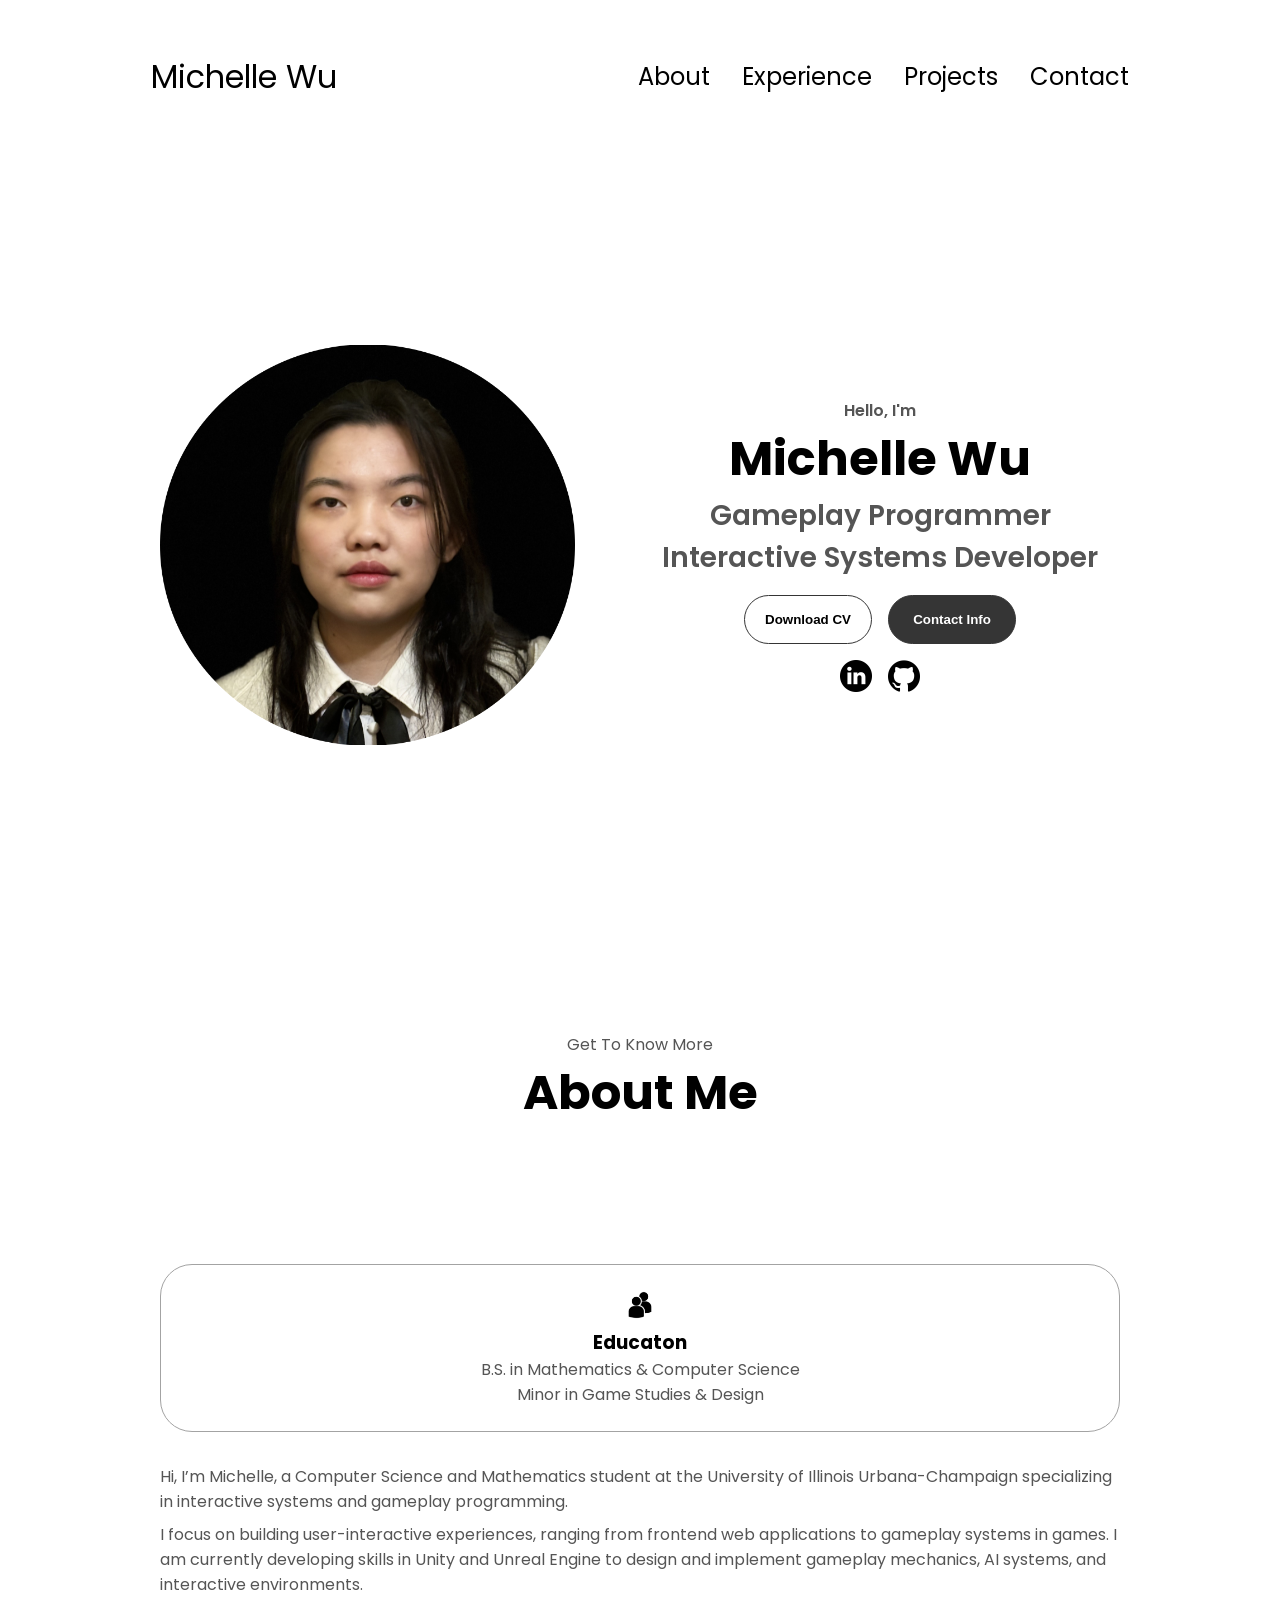
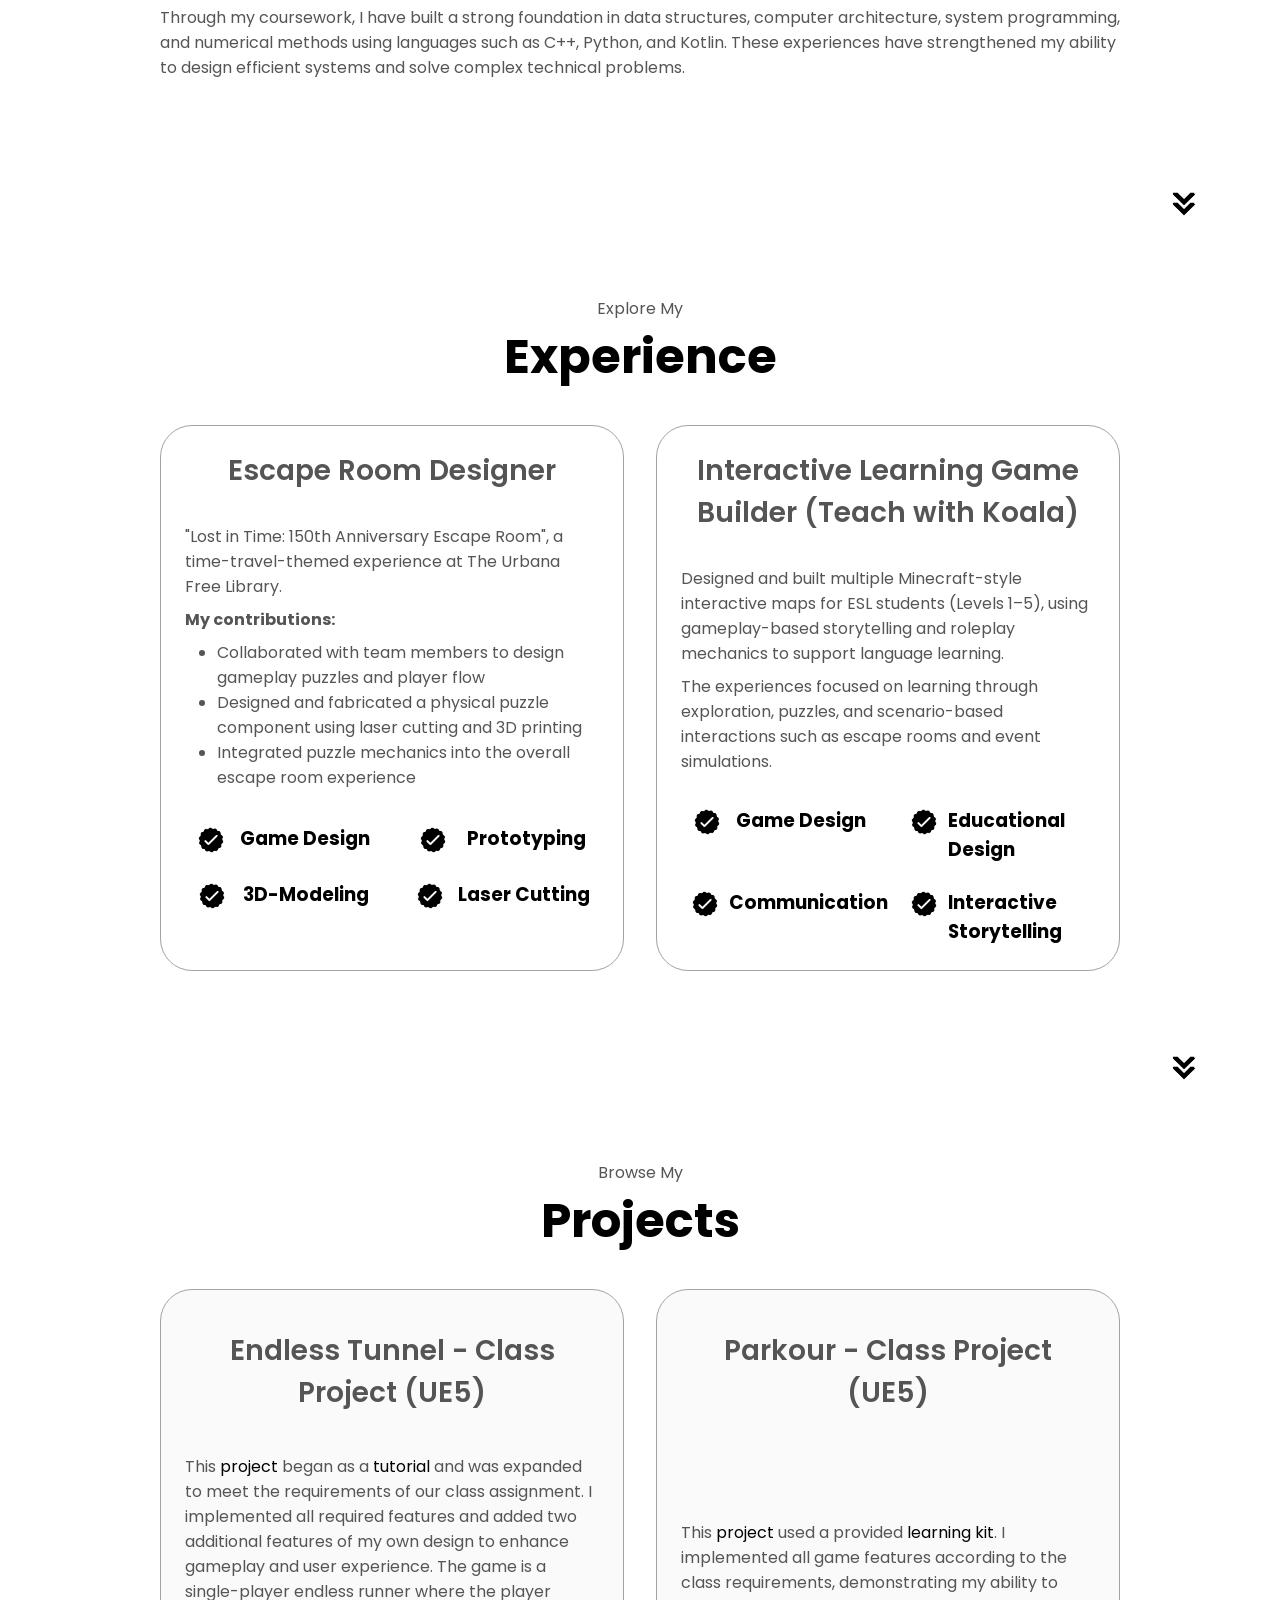
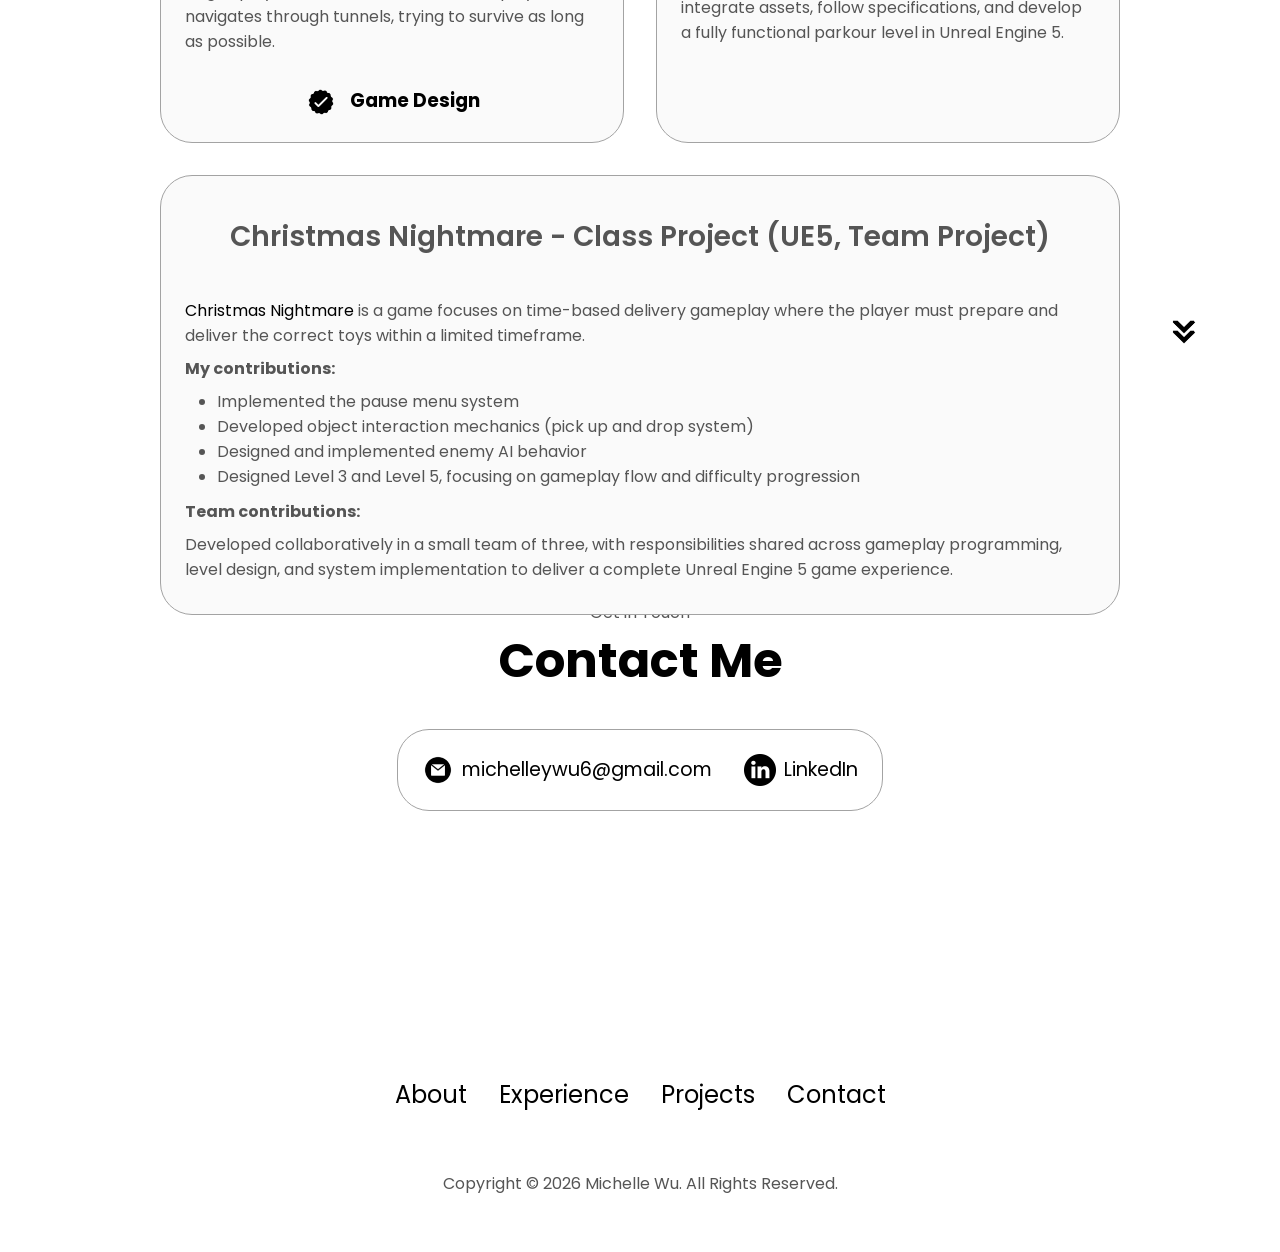
==== commit c26b6e71: "new project and update" ====
--- a/index.html
+++ b/index.html
@@ -43,7 +43,7 @@
         <div class="section__text">
             <p class="section__text__p1">Hello, I'm</p>
             <h1 class="title">Michelle Wu</h1>
-            <p class="section__text__p2">Student</p>
+            <p class="section__text__p2">Gameplay Programmer Interactive Systems Developer</p>
             <div class="btn-container">
                 <button 
                     class="btn btn-color-2" 
@@ -75,24 +75,8 @@
         <p class="section__text__p1">Get To Know More</p>
         <h1 class="title">About Me</h1>
         <div class="section-container">
-            <!-- <div class="section__pic-container">
-                <img 
-                    src="./assets/about-pic.png" 
-                    alt="Profile picture"
-                    class="about-pic"
-                />
-            </div> -->
             <div class="about-details-container">
                 <div class="about-containers">
-                    <!-- <div class="details-container">
-                        <img 
-                            src="./assets/experience.png" 
-                            alt="Experience icon" 
-                            class="icon"
-                        />
-                        <h3>Experience</h3>
-                        <p>3+ years <br>Student</p>
-                    </div> -->
                     <div class="details-container">
                         <img 
                             src="./assets/education.png" 
@@ -105,9 +89,18 @@
                 </div>
                 <div class="text-container">
                     <p>
-                        Hi, I’m Michelle, a student at University of Illinois at Urabana-Champaign with a strong passion for frontend development and game programming. I love designing and building user-interactive experiences, whether it's through creating dynamic, engaging web applications or immersive games. I’m currently learning Unity to bring my game ideas to life and further expand my skills in interactive design.
+                        Hi, I’m Michelle, a Computer Science and Mathematics student at the University 
+                        of Illinois Urbana-Champaign specializing in interactive systems and gameplay programming.
                     </p><p>
-                        Throughout my coursework, I have worked with languages such as Kotlin, C++, and Python. My courses cover areas like Discrete Structures, Data Structures, Computer Architecture, System Programming, and Numerical Methods, which have provided me with a solid foundation in both theory and practical problem-solving.
+                        I focus on building user-interactive experiences, ranging from frontend web 
+                        applications to gameplay systems in games. I am currently developing skills 
+                        in Unity and Unreal Engine to design and implement gameplay mechanics, AI systems, 
+                        and interactive environments.
+                    </p><p>
+                        Through my coursework, I have built a strong foundation in data structures, 
+                        computer architecture, system programming, and numerical methods using languages 
+                        such as C++, Python, and Kotlin. These experiences have strengthened my ability 
+                        to design efficient systems and solve complex technical problems.
                     </p>
                 </div>
             </div>
@@ -120,12 +113,20 @@
         <div class="experience-details-container">
             <div class="about-containers">
                 <div class="details-container">
-                    <h2 class="experience-sub-title">Gameplay Designer & Puzzle Fabricator</h2>
+                    <h2 class="experience-sub-title">Escape Room Designer</h2>
                     <div class="article-container">
                         <div class="text-container">
                             <p>
-                                "Lost in Time: 150th Anniversary Escape Room", a time-travel-themed experience at The Urbana Free Library
-                            </p>
+                                "Lost in Time: 150th Anniversary Escape Room", a time-travel-themed experience at The Urbana Free Library. 
+                            </p>
+                            <p>
+                                <strong>My contributions:</strong>
+                            </p>
+                            <ul>
+                                <li>Collaborated with team members to design gameplay puzzles and player flow</li>
+                                <li>Designed and fabricated a physical puzzle component using laser cutting and 3D printing</li>
+                                <li>Integrated puzzle mechanics into the overall escape room experience</li>
+                            </ul>
                         </div>
                         <article>
                             <img 
@@ -134,7 +135,15 @@
                             />
                             <div>
                                 <h3>Game Design</h3>
-                                <!-- <p>Intermediate</p> -->
+                            </div>
+                        </article>
+                        <article>
+                            <img 
+                                src="./assets/checkmark.png" 
+                                alt="Experience icon" class="icon"
+                            />
+                            <div>
+                                <h3>Prototyping</h3>
                             </div>
                         </article>
                         <article>
@@ -144,27 +153,31 @@
                             />
                             <div>
                                 <h3>3D-Modeling</h3>
-                                <!-- <p>Intermediate</p> -->
-                            </div>
-                        </article>
-                        <article>
-                            <img 
-                                src="./assets/checkmark.png" 
-                                alt="Experience icon" class="icon"
-                            />
-                            <div>
-                                <h3>Laser</h3>
-                                <!-- <p>Intermediate</p> -->
+                            </div>
+                        </article>
+                        <article>
+                            <img 
+                                src="./assets/checkmark.png" 
+                                alt="Experience icon" class="icon"
+                            />
+                            <div>
+                                <h3>Laser Cutting</h3>
                             </div>
                         </article>
                     </div>
                 </div>
                 <div class="details-container">
-                    <h2 class="experience-sub-title">Minecraft-Style Builder</h2>
+                    <h2 class="experience-sub-title">Interactive Learning Game Builder (Teach with Koala)</h2>
                     <div class="article-container">
                         <div class="text-container">
                             <p>
-                                Built multiple interactive Minecraft-Style maps for ESL students (levels 1-5), focusing on language development through storytelling, escape games, and event simulations
+                                Designed and built multiple Minecraft-style interactive maps for 
+                                ESL students (Levels 1–5), using gameplay-based storytelling and 
+                                roleplay mechanics to support language learning.  
+                            </p>
+                            <p>
+                                The experiences focused on learning through exploration, puzzles, 
+                                and scenario-based interactions such as escape rooms and event simulations.
                             </p>
                         </div>
                         <article>
@@ -174,7 +187,15 @@
                             />
                             <div>
                                 <h3>Game Design</h3>
-                                <!-- <p>Intermediate</p> -->
+                            </div>
+                        </article>
+                        <article>
+                            <img 
+                                src="./assets/checkmark.png" 
+                                alt="Experience icon" class="icon"
+                            />
+                            <div>
+                                <h3>Educational Design</h3>
                             </div>
                         </article>
                         <article>
@@ -184,7 +205,15 @@
                             />
                             <div>
                                 <h3>Communication</h3>
-                                <!-- <p>Intermediate</p> -->
+                            </div>
+                        </article>
+                        <article>
+                            <img 
+                                src="./assets/checkmark.png" 
+                                alt="Experience icon" class="icon"
+                            />
+                            <div>
+                                <h3>Interactive Storytelling</h3>
                             </div>
                         </article>
                     </div>
@@ -199,72 +228,74 @@
         />
     </section>
     <section id="projects">
-        <p class="section__text__p1">Browse My Recent</p>
+        <p class="section__text__p1">Browse My</p>
         <h1 class="title">Projects</h1>
         <div class="experience-details-container">
             <div class="about-containers">
                 <div class="details-container color-container">
-                    <!-- <div class="article-container">
-                        <video 
-                            src="./assets/demo-1.mp4"
-                            alt="Project 1"
-                            class="project-vid"
-                            controls
-                        ></video>
-                    </div> -->
-                    <h2 class="experience-sub-title project-title">Endless Tunnel - Class Project (UE5)</h2>
-                    <p>
-                        This <a href="https://drive.google.com/drive/folders/11WcP48YxWkoeItJXOSMHZm3KKL-7U3MR?usp=drive_link">project</a> began as a 
-                        <a href="https://www.kodeco.com/454-how-to-create-a-simple-game-in-unreal-engine-4" target="_blank">tutorial</a> 
-                        and was expanded to meet the requirements of our class assignment. 
-                        I implemented all required features and added two additional 
-                        features of my own design to enhance gameplay and user experience. 
-                        The game is a single-player endless runner where the player navigates 
-                        through tunnels, trying to survive as long as possible.
-                    </p>
-                    <!-- <div class="btn-container">
-                        <button
-                            class="btn btn-color-2 project btn"
-                            onclick="location.href='https://github.com//ywu245/'"
-                        >
-                            GitHub
-                        </button>
-                    </div> -->
+                    <div class="article-container">    
+                        <h2 class="experience-sub-title project-title">Endless Tunnel - Class Project (UE5)</h2>
+                        <div class="text-container">
+                            <p>
+                            This <a href="https://drive.google.com/drive/folders/11WcP48YxWkoeItJXOSMHZm3KKL-7U3MR?usp=drive_link">project</a> began as a 
+                            <a href="https://www.kodeco.com/454-how-to-create-a-simple-game-in-unreal-engine-4" target="_blank">tutorial</a> 
+                            and was expanded to meet the requirements of our class assignment. 
+                            I implemented all required features and added two additional 
+                            features of my own design to enhance gameplay and user experience. 
+                            The game is a single-player endless runner where the player navigates 
+                            through tunnels, trying to survive as long as possible.
+                            </p>
+                        </div>
+                        <article>
+                            <img 
+                                src="./assets/checkmark.png" 
+                                alt="Experience icon" class="icon"
+                            />
+                            <div>
+                                <h3>Game Design</h3>
+                            </div>
+                        </article>
+                    </div>
                 </div>
                 <div class="details-container color-container">
                     <div class="article-container">
-                        <!-- <video width="800" controls>
-                            <source src="./assets/demo-2.mp4" type="video/mp4">
-                            Your browser does not support the video tag.
-                        </video> -->
-                        <!-- <img 
-                            src="./assets/project-1.png" 
-                            alt="Project 1" 
-                            class="project-img"
-                        /> -->
-                        <!-- <video 
-                            src="./assets/demo-2.mp4"
-                            alt="Project 2"
-                            class="project-vid"
-                            controls
-                        ></video> -->
-                    </div>
-                    <h2 class="experience-sub-title project-title">Parkour - Class Project (UE5)</h2>
-                    <p>
-                        This <a href="https://drive.google.com/drive/folders/12cErgQ-R3nktNru3jpEEGHjJGgYVJUTy?usp=drive_link">project</a> used a provided 
-                        <a href="https://www.fab.com/listings/1a2b1d97-bc88-4c3f-98b8-22369b5c3170" target="_blank">learning kit</a>. 
-                        I implemented all game features according to the class requirements, 
-                        demonstrating my ability to integrate assets, follow specifications, 
-                        and develop a fully functional parkour level in Unreal Engine 5.
-                    </p>
-                    <!-- <div class="btn-container">
-                        <button
-                            class="btn btn-color-2 project btn"
-                            onclick="location.href='https://github.com//ywu245/'"
-                        >
-                            GitHub
-                        </button>
-                    </div> -->
+                        <h2 class="experience-sub-title project-title">Parkour - Class Project (UE5)</h2>
+                        <div class="text-container">
+                            <p>
+                                This <a href="https://drive.google.com/drive/folders/12cErgQ-R3nktNru3jpEEGHjJGgYVJUTy?usp=drive_link">project</a> used a provided 
+                                <a href="https://www.fab.com/listings/1a2b1d97-bc88-4c3f-98b8-22369b5c3170" target="_blank">learning kit</a>. 
+                                I implemented all game features according to the class requirements, 
+                                demonstrating my ability to integrate assets, follow specifications, 
+                                and develop a fully functional parkour level in Unreal Engine 5.
+                            </p>
+                        </div>
+                    </div>
+                </div>
+                <div class="details-container color-container">
+                    <div class="article-container">
+                        <h2 class="experience-sub-title project-title">Christmas Nightmare - Class Project (UE5, Team Project)</h2>
+                        <div class="text-container">
+                            <p>
+                            <a href="https://drive.google.com/drive/folders/1f38BiahiqXPABA4PnAECbH46TfzLIQc_?usp=sharing">Christmas Nightmare</a> 
+                            is a game focuses on time-based delivery gameplay where the player 
+                            must prepare and deliver the correct toys within a limited timeframe. 
+                        </p>
+                        <p>
+                            <strong>My contributions:</strong>
+                        </p>
+                        <ul>
+                            <li>Implemented the pause menu system</li>
+                            <li>Developed object interaction mechanics (pick up and drop system)</li>
+                            <li>Designed and implemented enemy AI behavior</li>
+                            <li>Designed Level 3 and Level 5, focusing on gameplay flow and difficulty progression</li>
+                        </ul>
+                        <p><strong>Team contributions:</strong></p> 
+                        <p>
+                            Developed collaboratively in a small team of three, with responsibilities 
+                            shared across gameplay programming, level design, and system implementation 
+                            to deliver a complete Unreal Engine 5 game experience.
+                        </p>
+                    </div>
                 </div>
             </div>
         </div>
@@ -308,7 +339,7 @@
                 </ul>
             </div>
         </nav>
-        <p>Copyright  &#169; 2025 Michelle Wu. All Rights Reserved.</p>
+        <p>Copyright  &#169; 2026 Michelle Wu. All Rights Reserved.</p>
     </footer>
     <script src="script.js"></script>
 </body>
--- a/style.css
+++ b/style.css
@@ -281,6 +281,7 @@
 .about-containers,
 .about-details-container {
   display: flex;
+  /* grid-template-columns: repeat(auto-fit, minmax(320px, 1fr)); */
 }
 
 .about-pic {
@@ -315,7 +316,16 @@
 }
 
 .text-container p {
-    margin-bottom: 1rem;
+    margin-bottom: 8px;
+}
+
+.text-container ul {
+    list-style: disc;
+    margin-left: 2rem;
+    text-align: left;
+    color: rgb(85, 85, 85);
+    margin-top: 6px;
+    margin-bottom: 10px;
 }
 
 /* EXPERIENCE SECTION */
@@ -367,6 +377,9 @@
 .color-container {
   border-color: rgb(163, 163, 163);
   background: rgb(250, 250, 250);
+  display:grid;
+  grid-template-columns: repeat(auto-fit, minmax(300px, 1fr));
+  gap: 1rem;
 }
 
 .project-img {
@@ -383,7 +396,7 @@
 
 .project-title {
   margin: 1rem;
-  color: black;
+  text-align: center;
 }
 
 .project-btn {
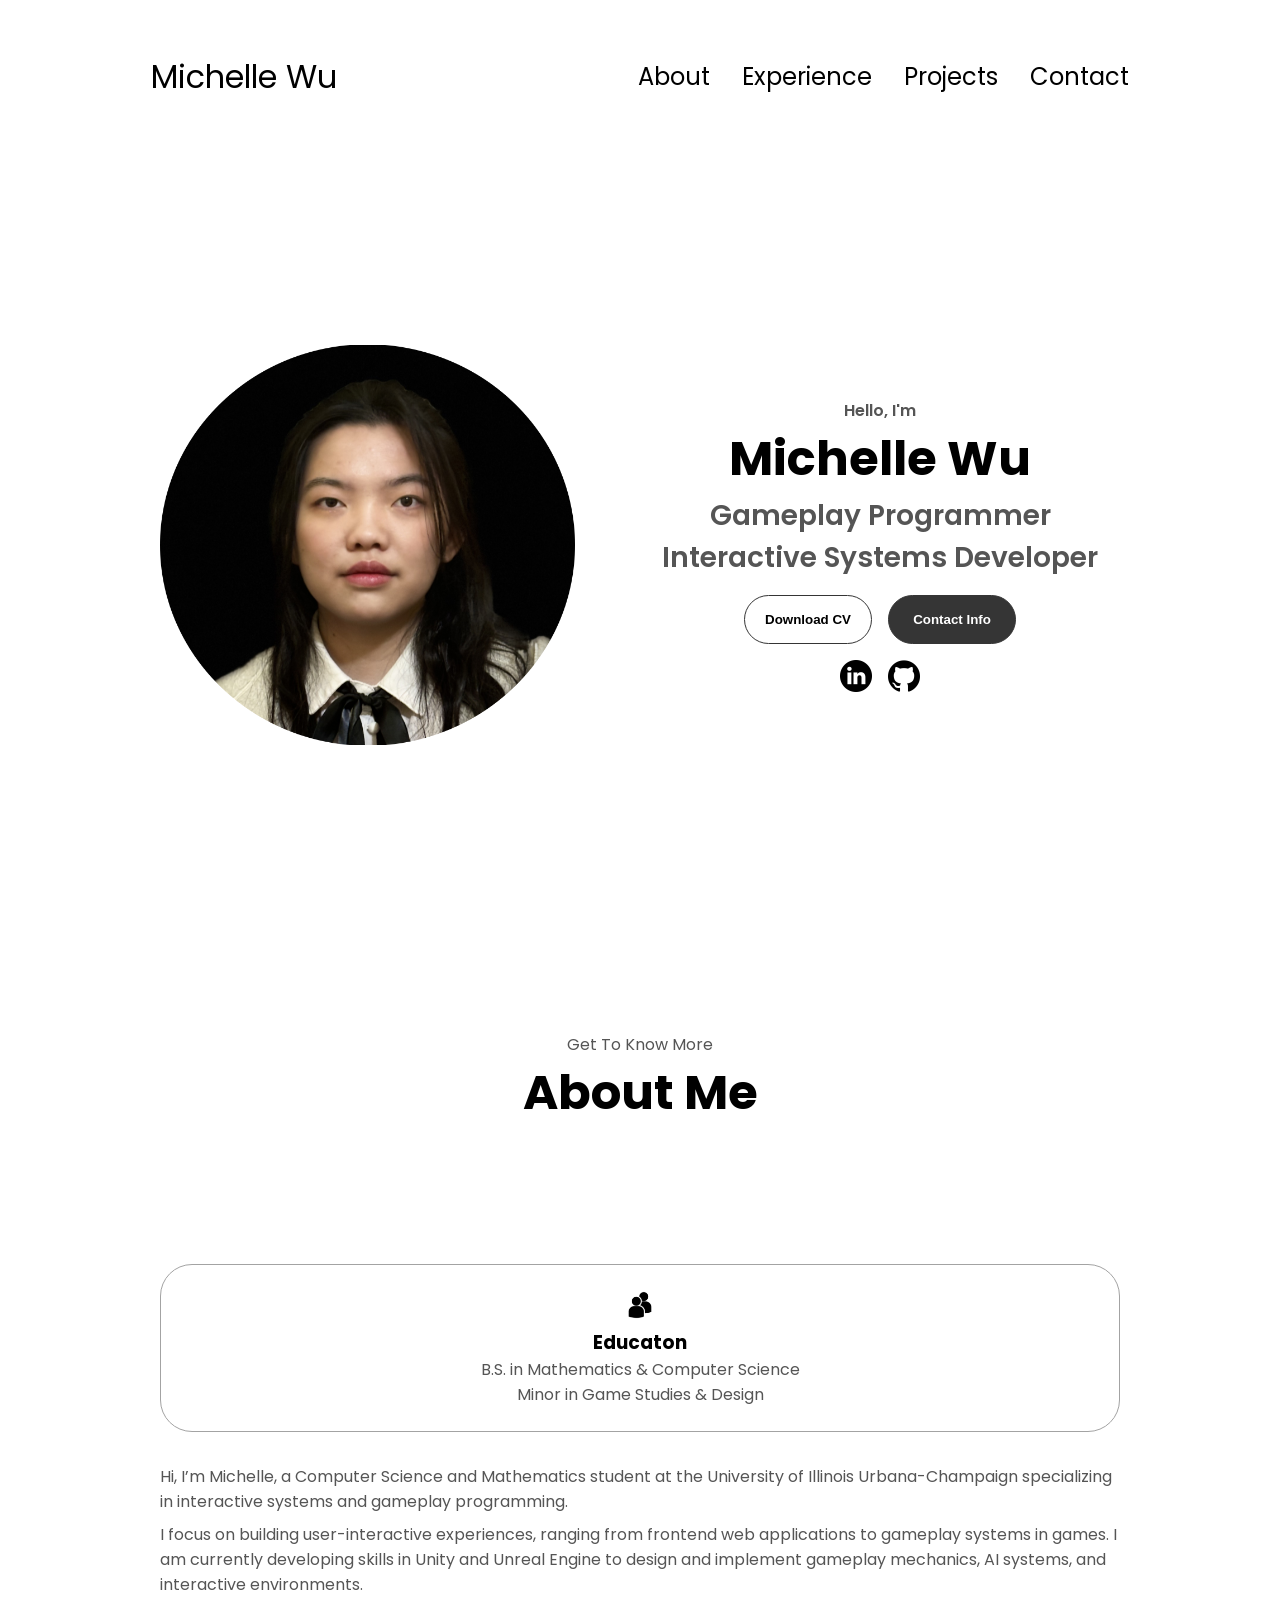
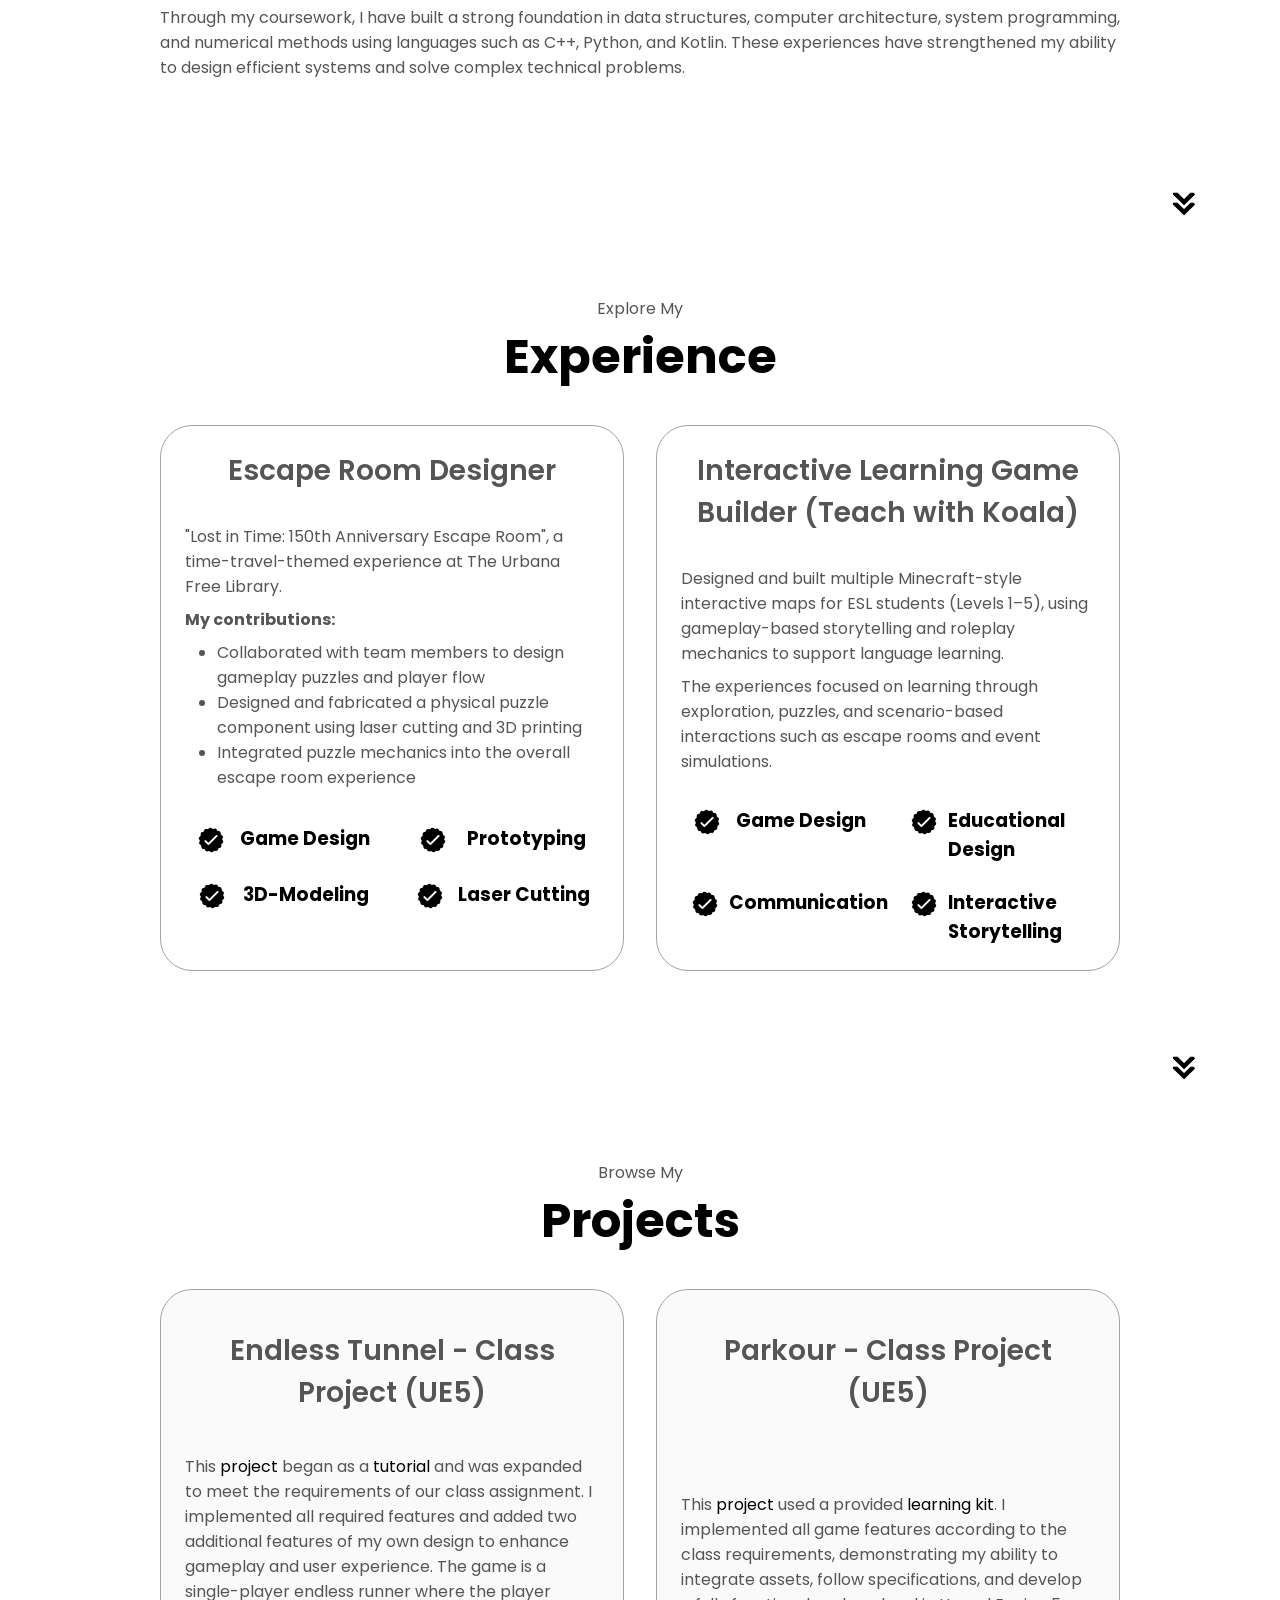
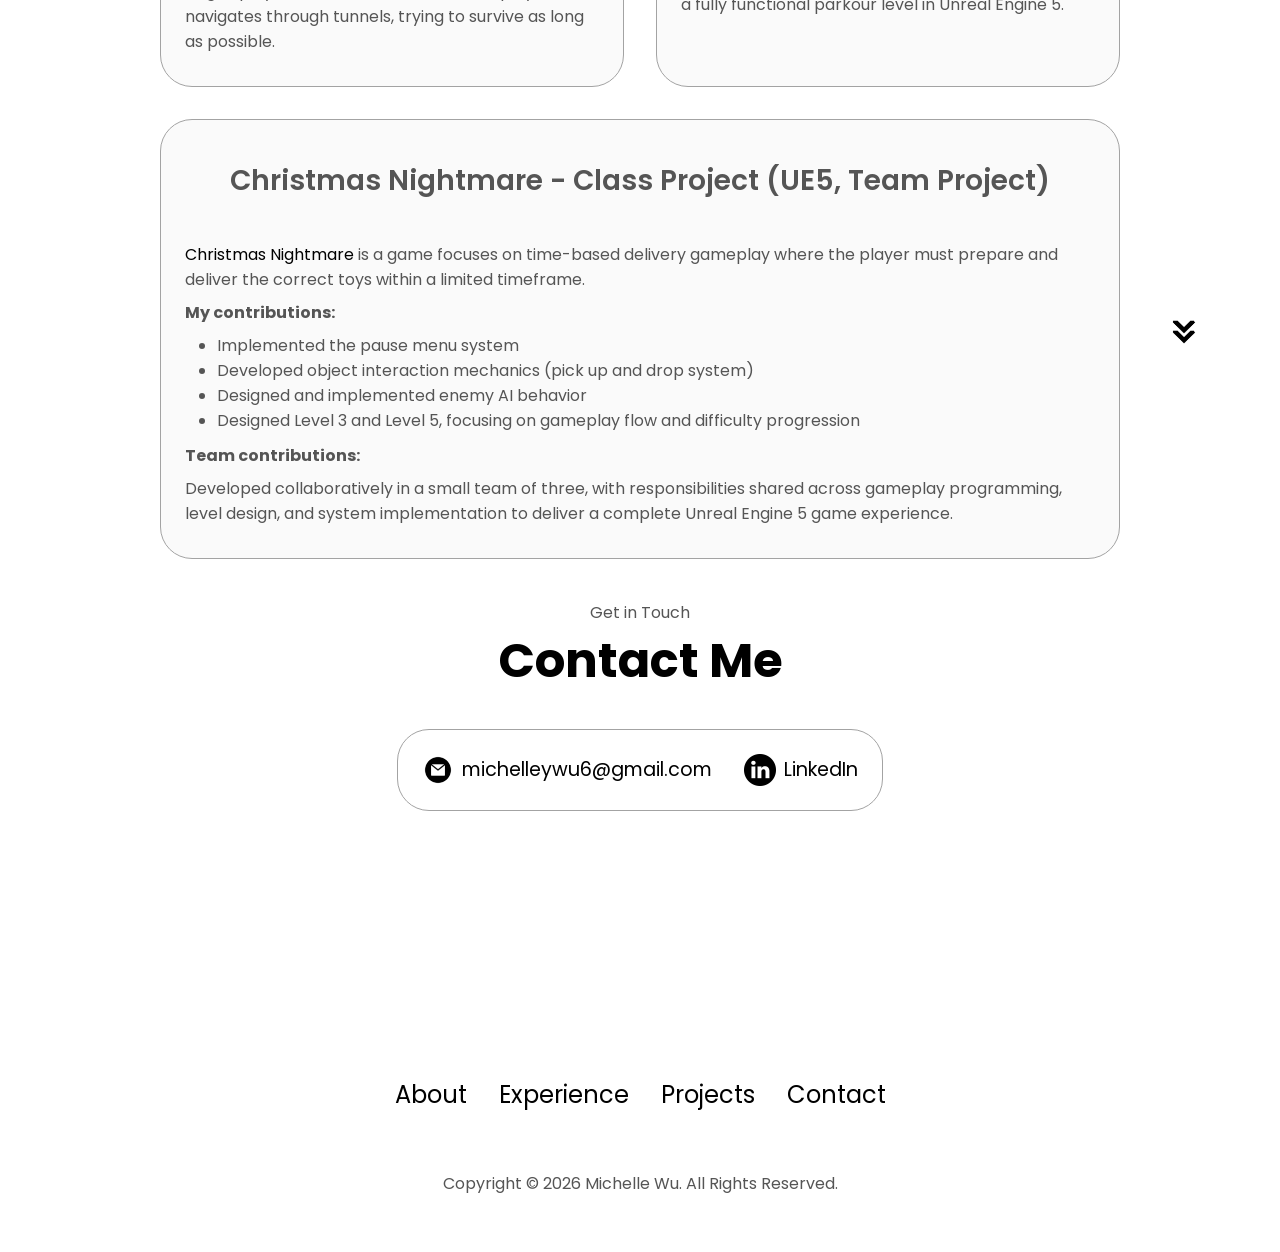
==== commit e410b1bd: "fixed" ====
--- a/index.html
+++ b/index.html
@@ -246,15 +246,6 @@
                             through tunnels, trying to survive as long as possible.
                             </p>
                         </div>
-                        <article>
-                            <img 
-                                src="./assets/checkmark.png" 
-                                alt="Experience icon" class="icon"
-                            />
-                            <div>
-                                <h3>Game Design</h3>
-                            </div>
-                        </article>
                     </div>
                 </div>
                 <div class="details-container color-container">
